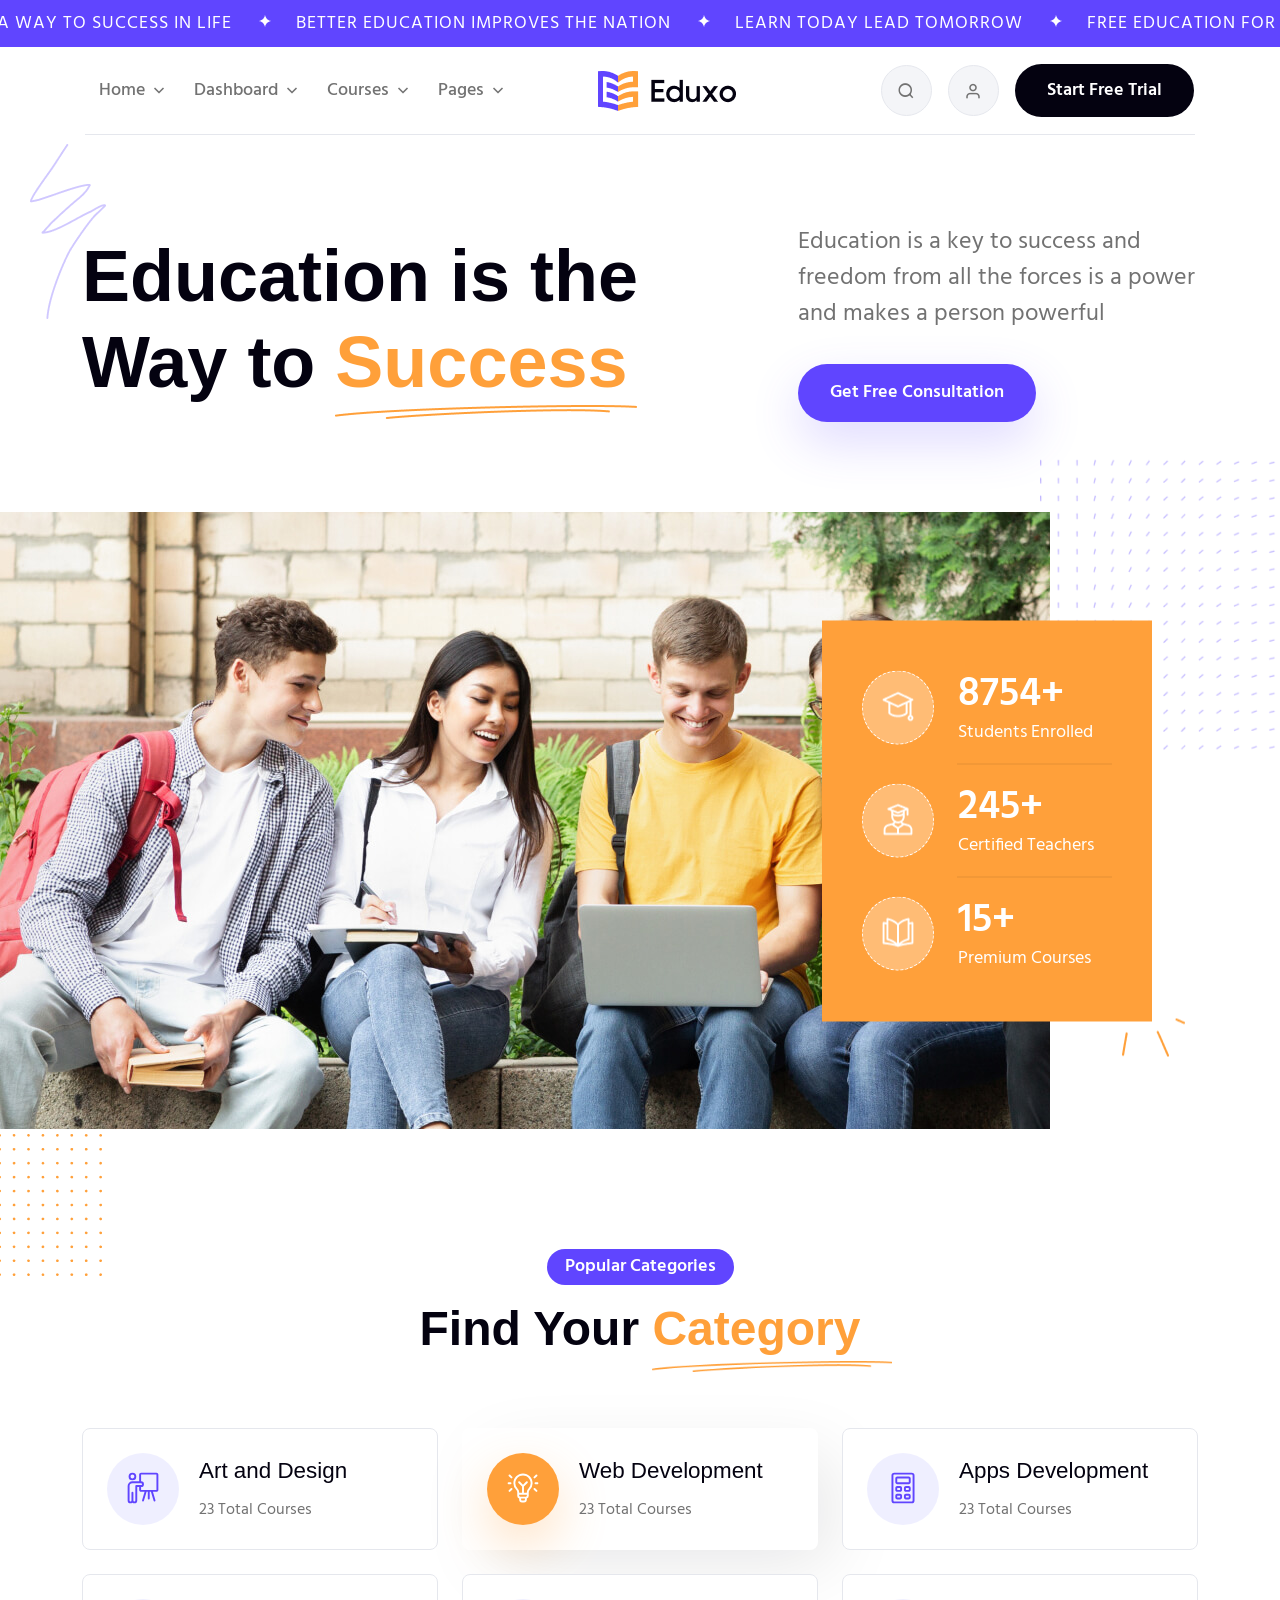
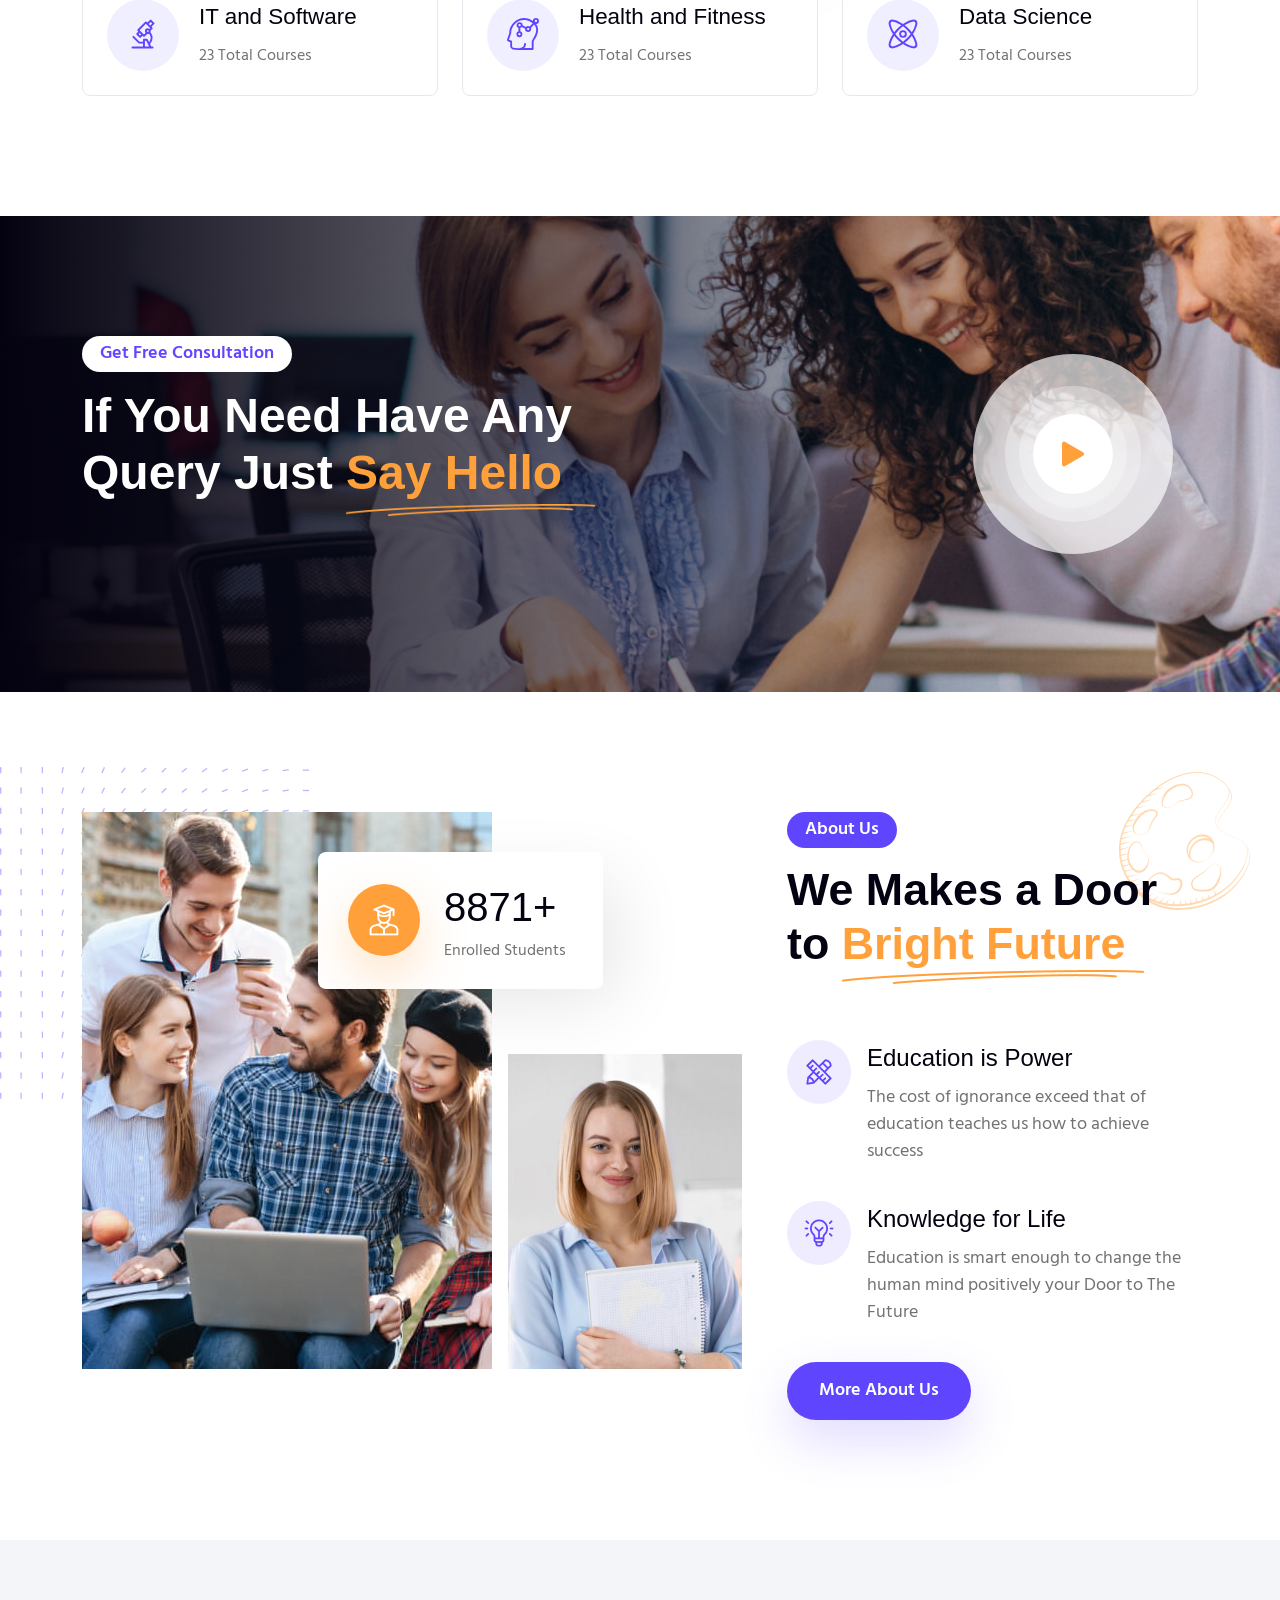
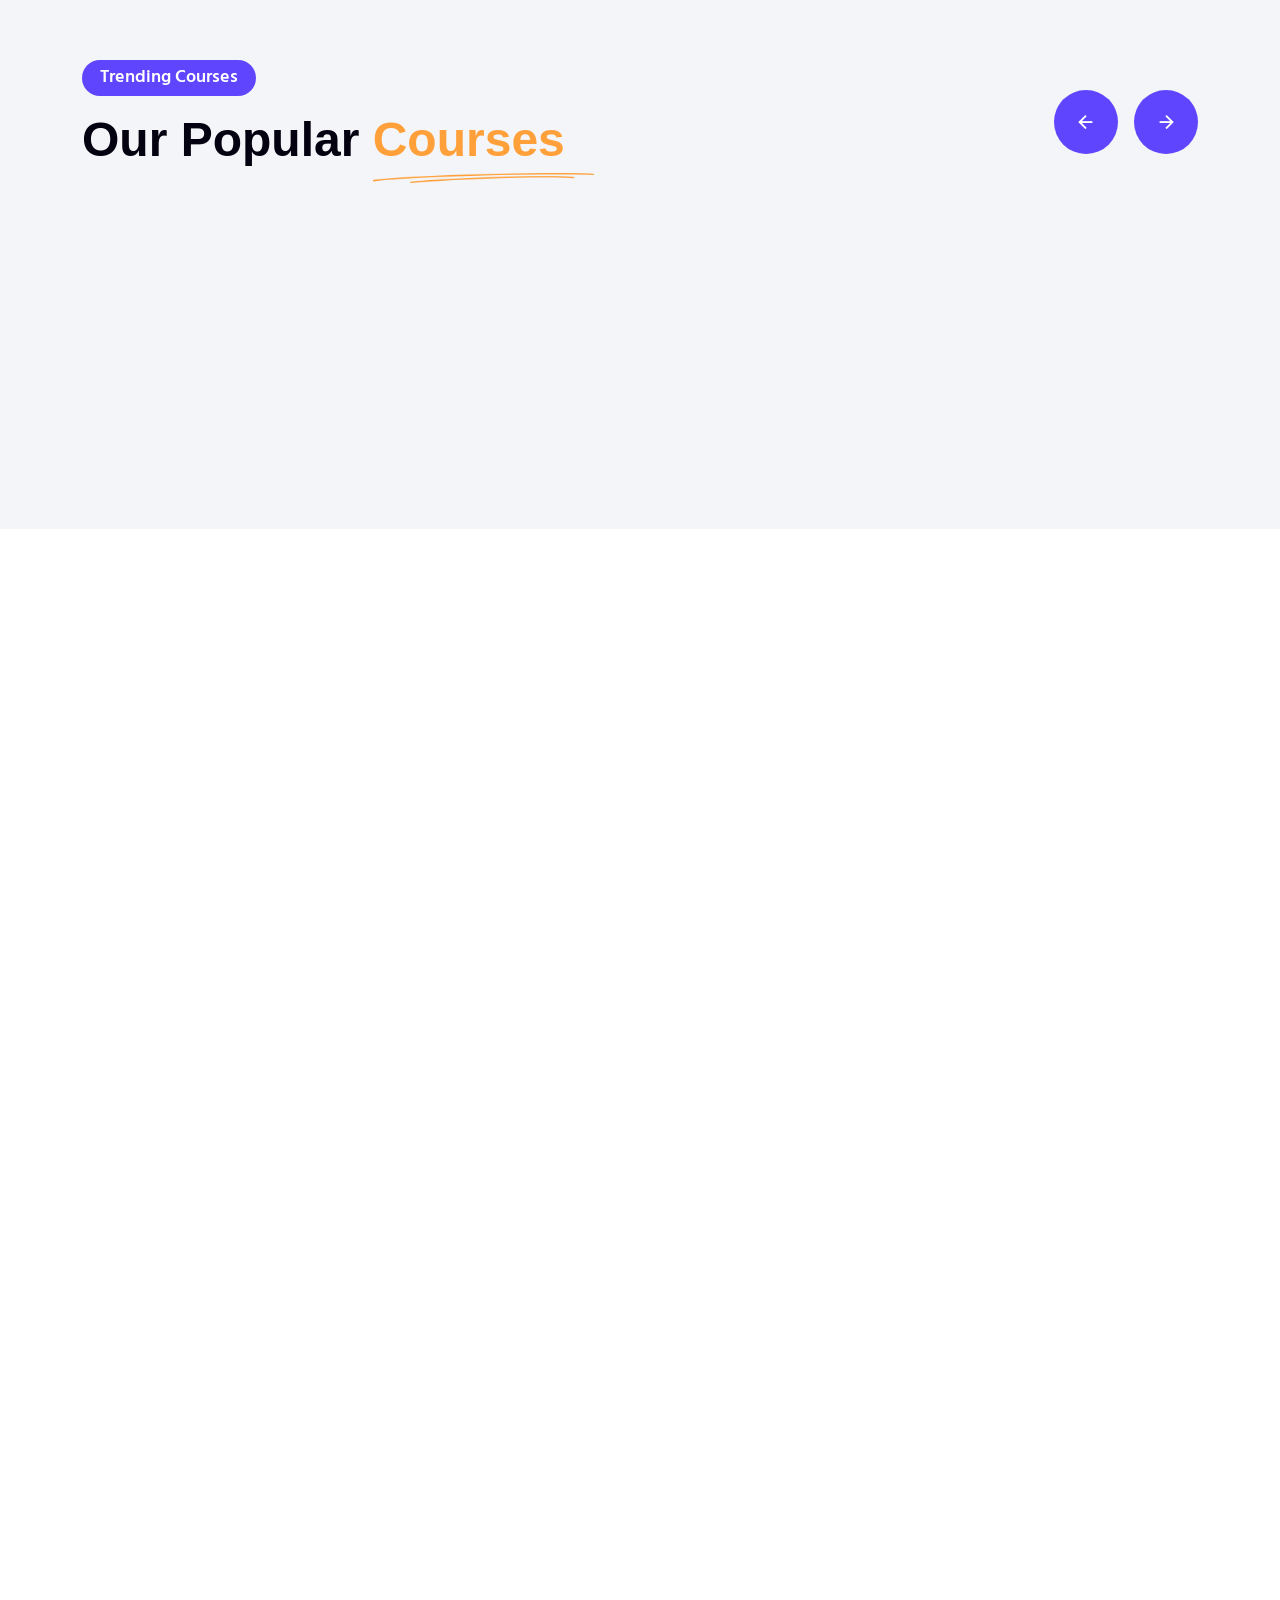
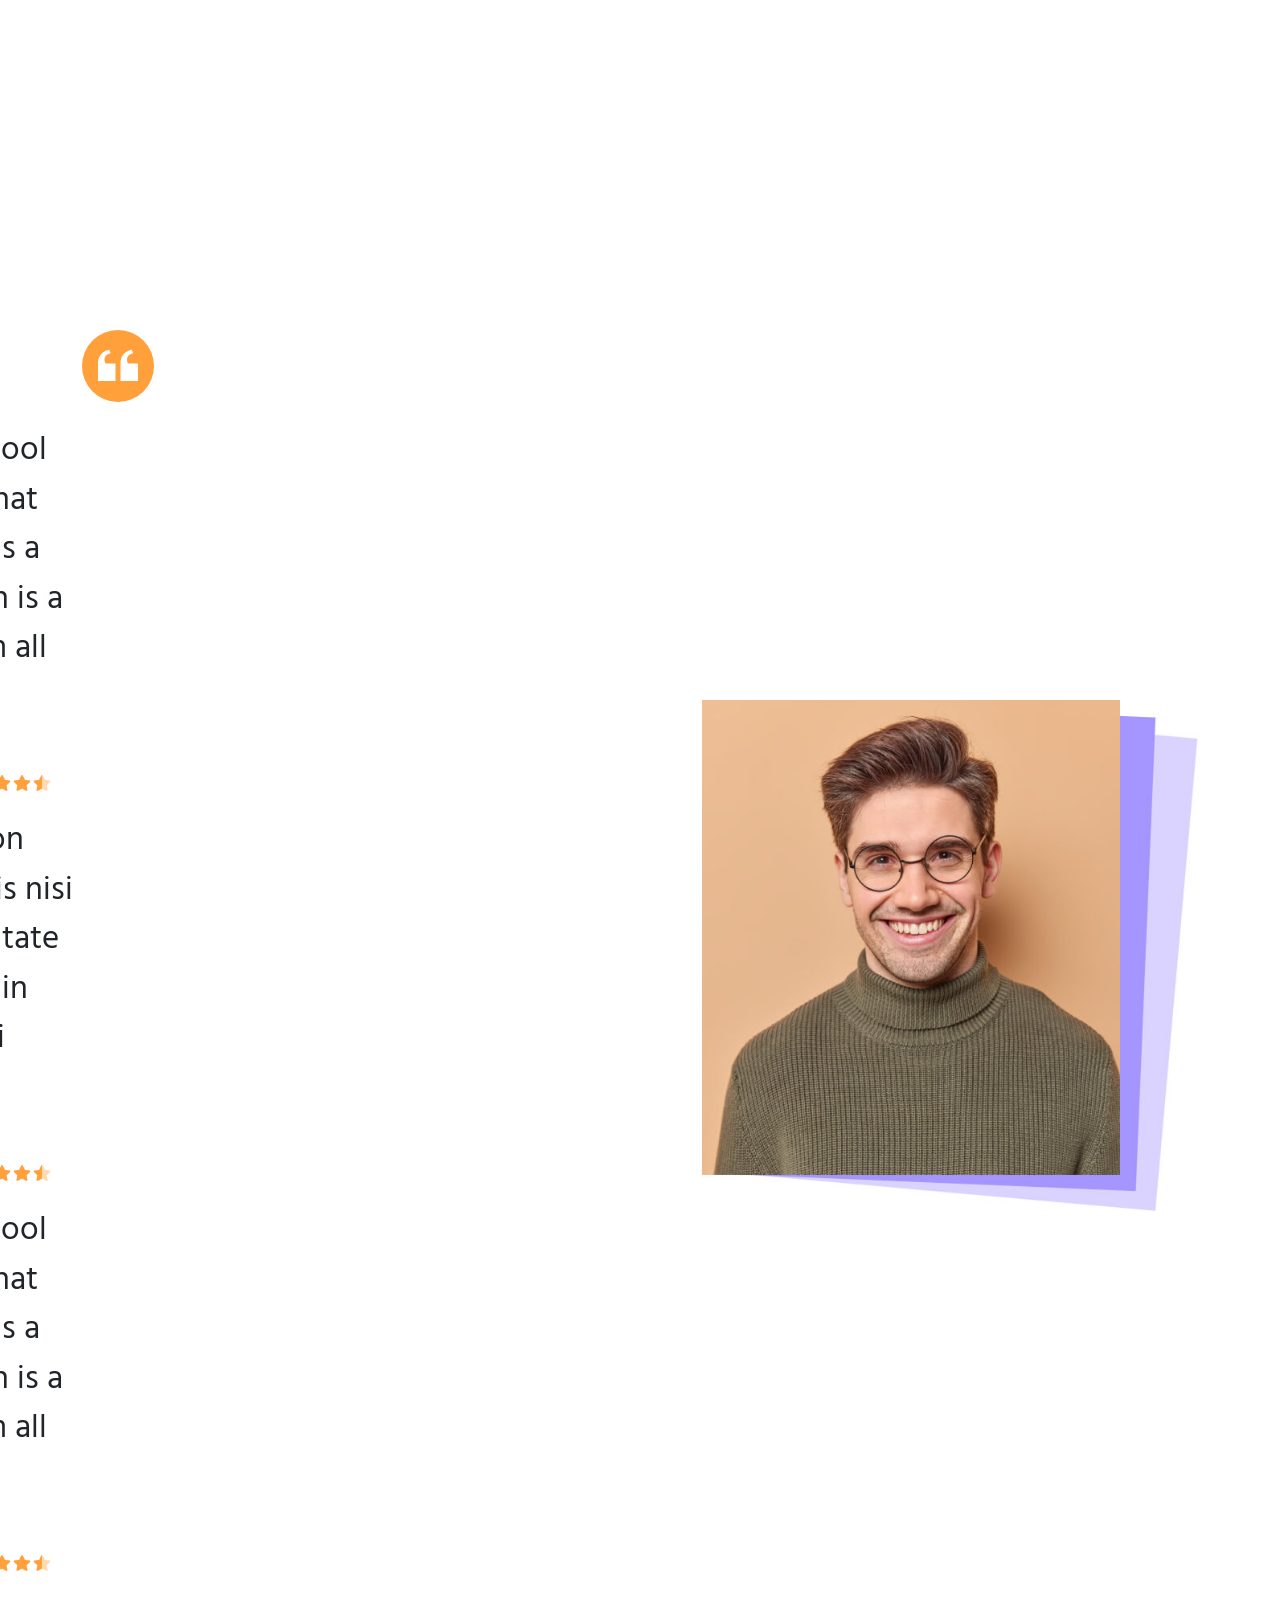
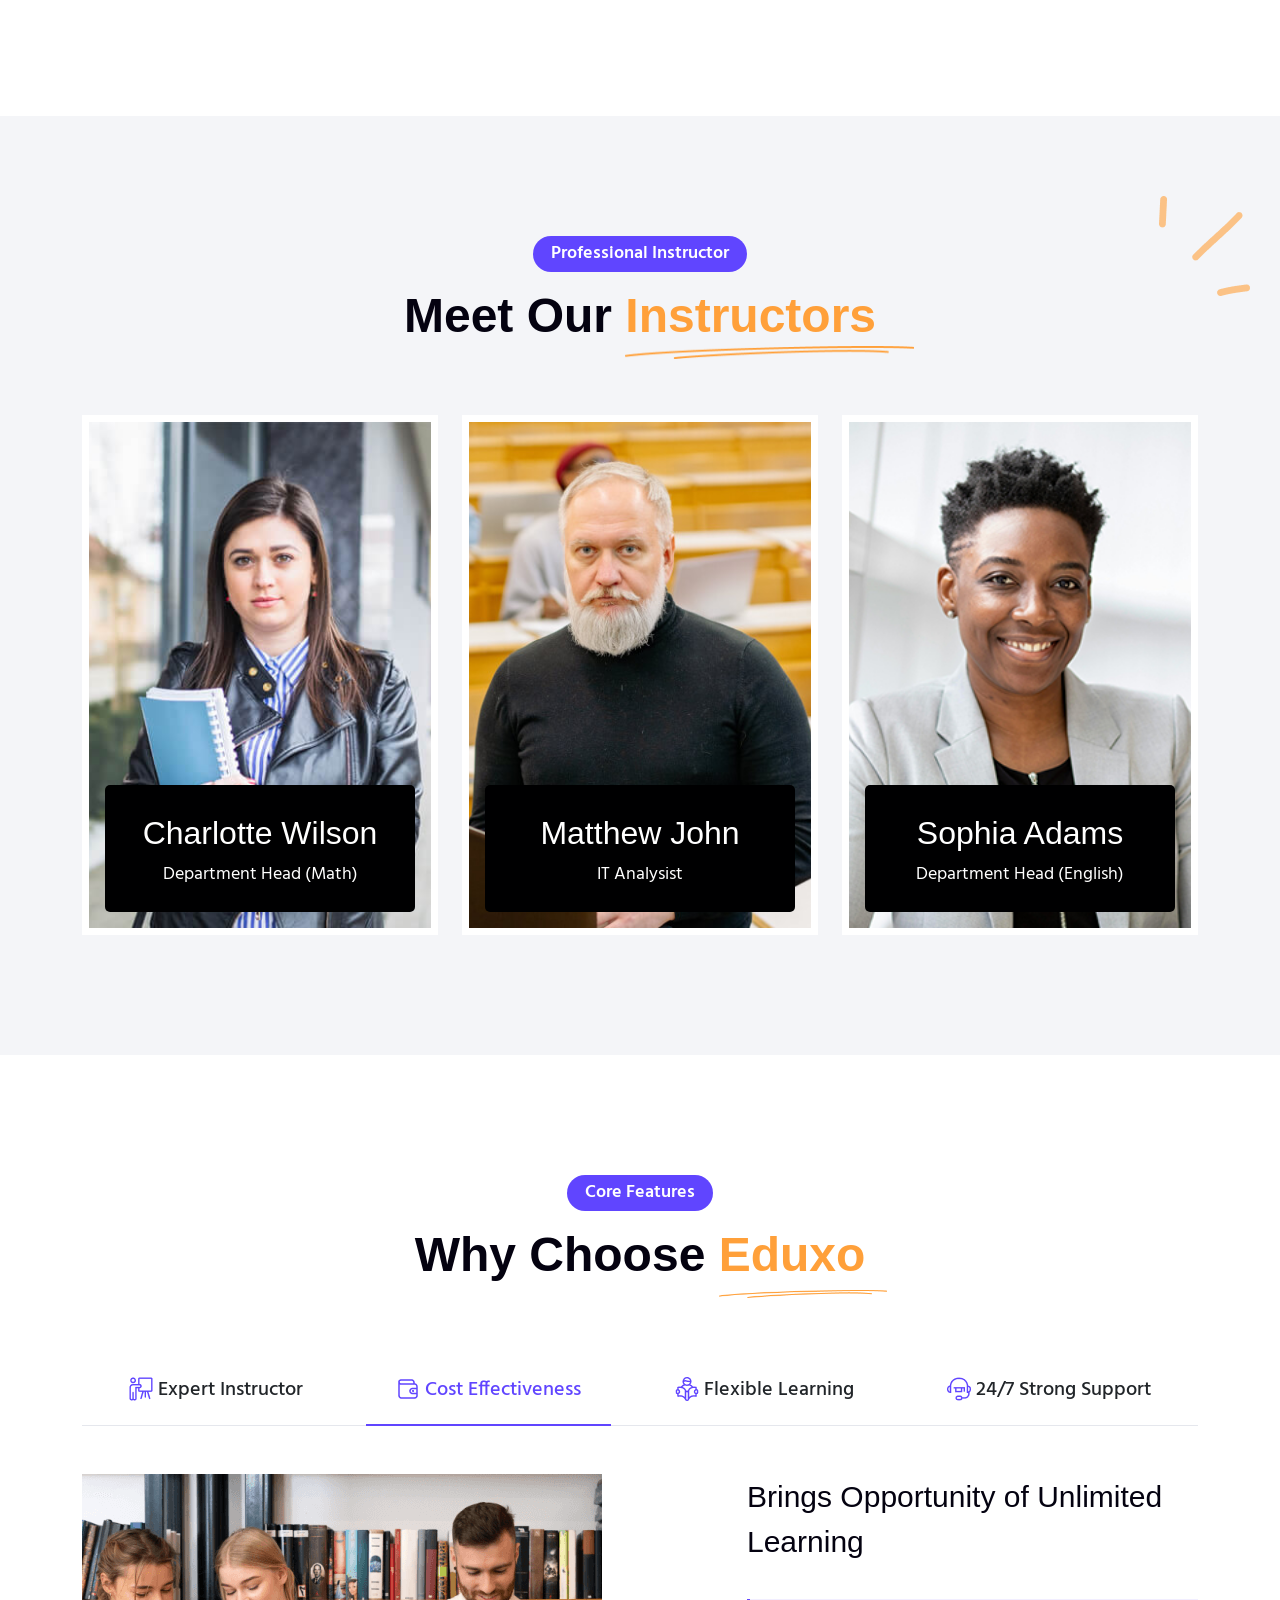
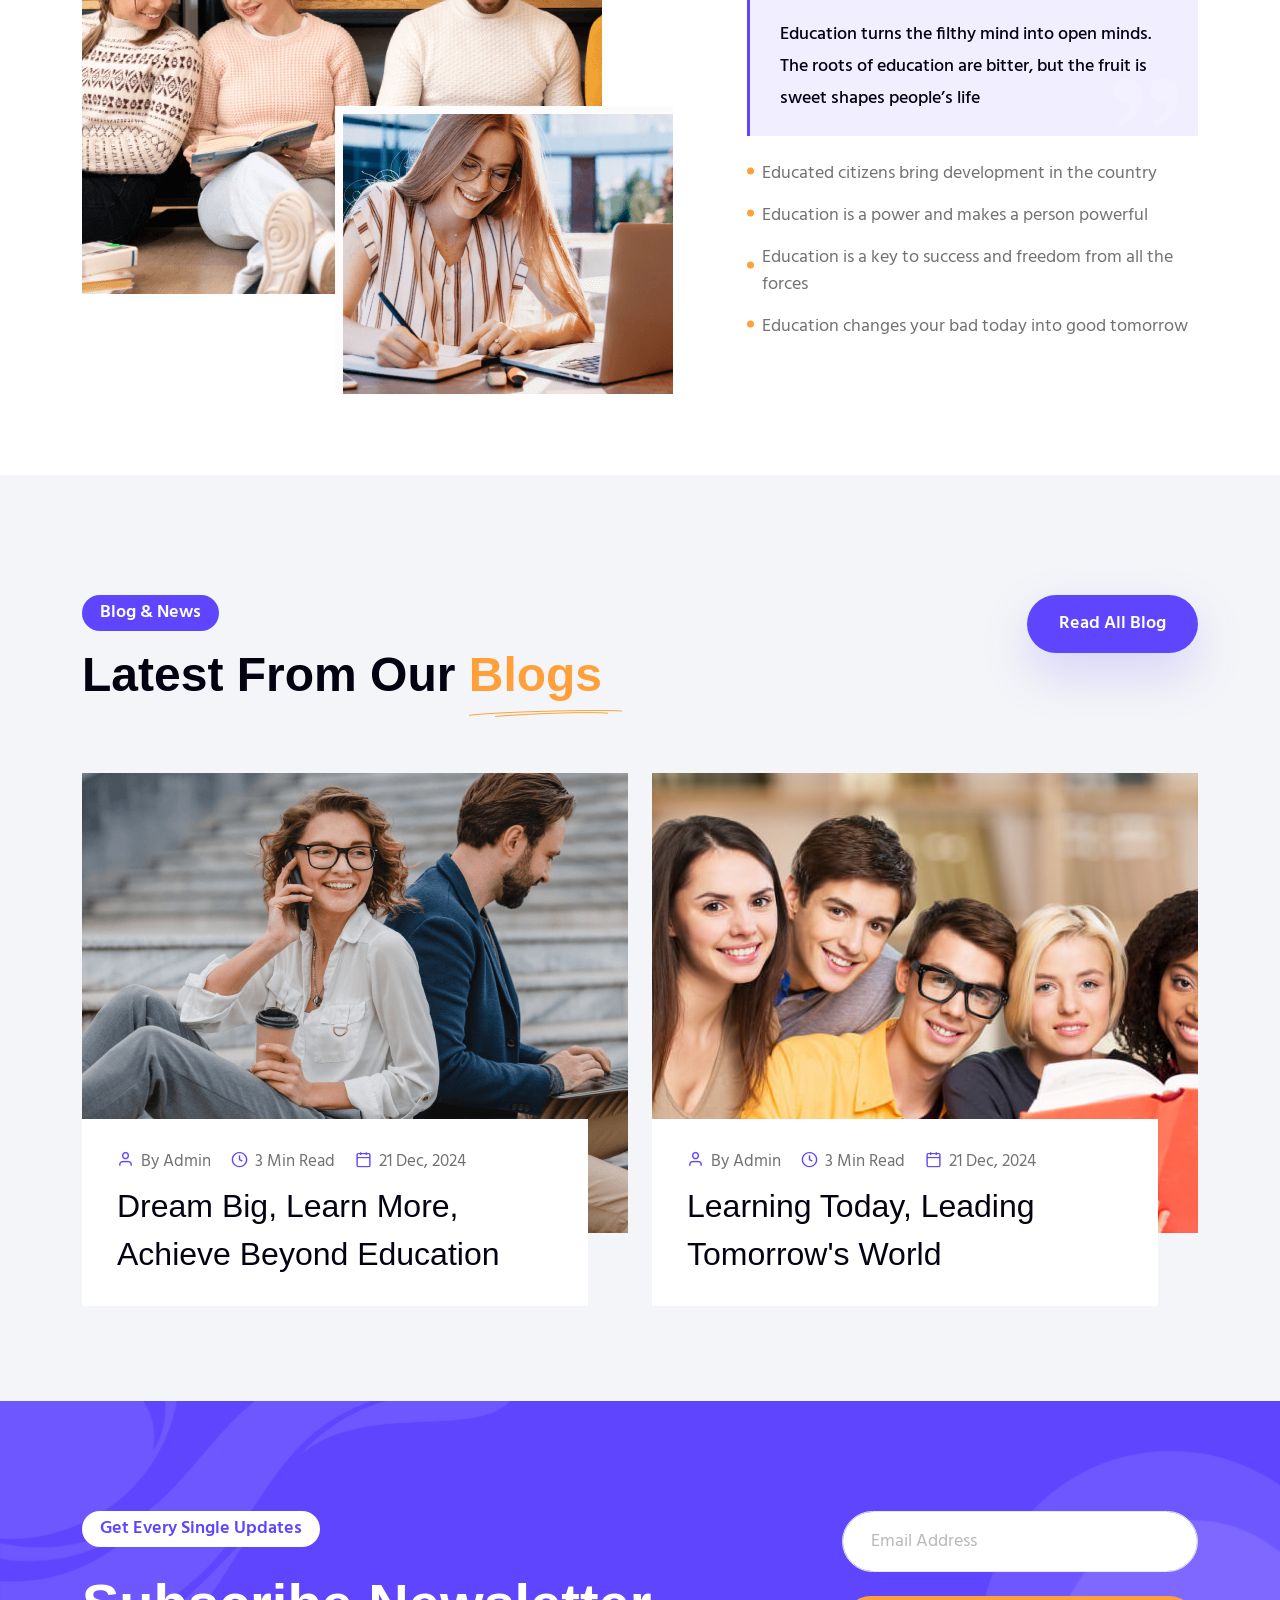
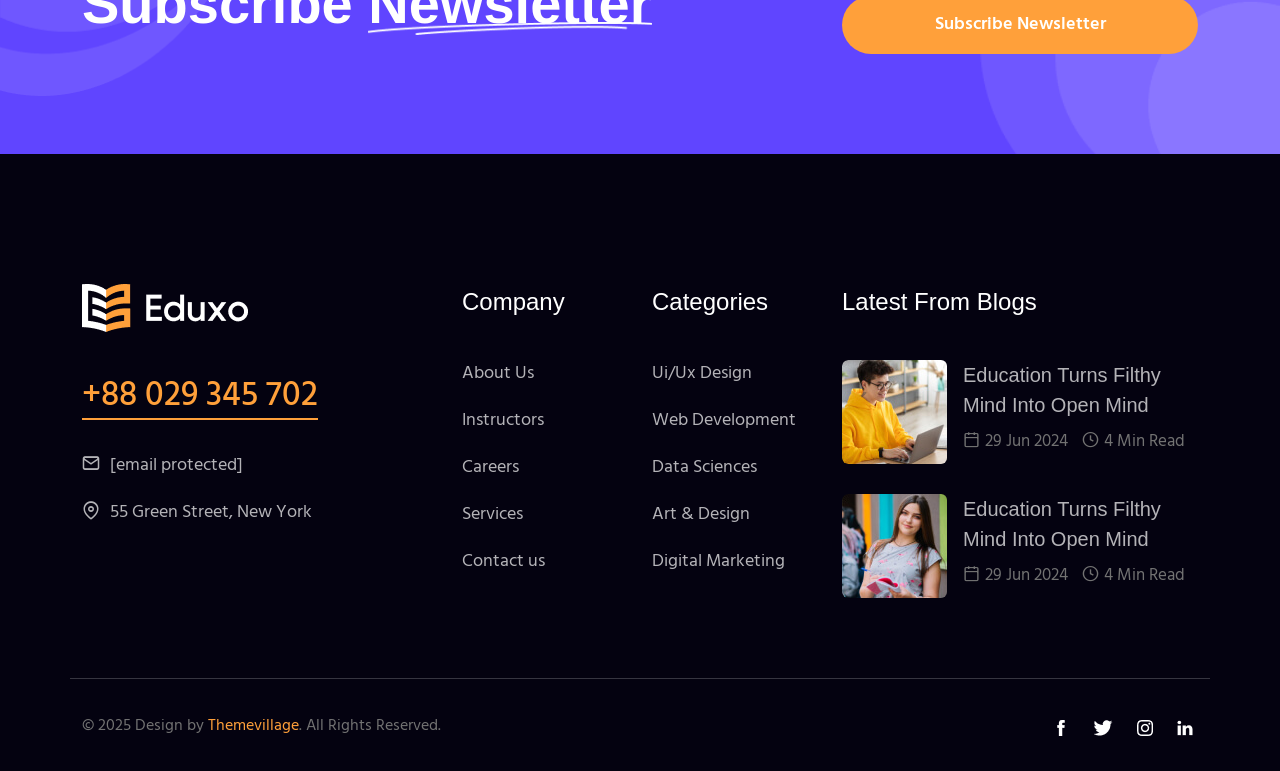
==== index.html @ f3f0e1ea "WEBSITE UPLOAD" ====
<!DOCTYPE html>
<html lang="zxx">


<head>
  <meta charset="utf-8" />
  <meta http-equiv="x-ua-compatible" content="ie=edge" />
  <meta name="viewport" content="width=device-width, initial-scale=1, shrink-to-fit=no" />
  <meta name="description"
    content="An ideal tempalte for online education, e-Learning, Course School, Online School, Kindergarten, Classic LMS, University, Language Academy, Coaching, Online Course, Single Course, and Course marketplace." />
  <meta name="keywords"
    content="bootstrap 5, online course, education, creative, gulp, business, minimal, modern, course, one page, responsive, saas, e-Learning, seo, startup, html5, site template" />
  <meta name="author" content="theme-village" />
  <title>Eduxo - Online Courses and Education HTML5 Template</title>
  <link rel="apple-touch-icon" href="images/favicon.png" />
  <link rel="shortcut icon" href="images/favicon.ico" />
  <link rel="stylesheet" href="css/feather.css" />
  <link rel="stylesheet" href="css/nice-select2.css" />
  <link href="css/glightbox.min.css" rel="stylesheet" />
  <link rel="stylesheet" href="css/swiper-bundle.min.css" />
  <!-- Style css -->
  <link rel="stylesheet" href="css/style.css" />

  <!--[if lt IE 9]>
      <script src="https://oss.maxcdn.com/html5shiv/3.7.2/html5shiv.min.js"></script>
      <script src="https://oss.maxcdn.com/respond/1.4.2/respond.min.js"></script>
    <![endif]-->
</head>

<body>
  <!-- Preloader -->
  <div id="preloader">
    <div class="preloader">
      <span></span>
      <span></span>
    </div>
  </div>

  <header class="header header-1">
    <div class="sticky-height"></div>
    <div class="header-top bg-primary text-info text-uppercase">
      <div class="marquee">
        <p>
          <span>Start Education is a Way to Success in Life</span>
          <span>Better Education Improves The Nation</span>
          <span>Learn Today Lead Tomorrow</span>
          <span>Free education for all</span>
          <span>Education is a key to the door of all the dreams</span>
          <span>Education is a Way to Success in Life</span>
          <span>Better Education Improves The Nation</span>
          <span>Learn Today Lead Tomorrow</span>
          <span>Free education for all</span>
          <span>Education is a key to the door of all the dreams</span>
        </p>
      </div>
    </div>
    <div class="search-popup offcanvas offcanvas-top" id="offcanvas-search" data-bs-scroll="true">
      <div class="container d-flex flex-row py-5 align-items-center position-relative">
        <button type="button" class="btn-close bg-primary rounded-5" data-bs-dismiss="offcanvas"
          aria-label="Close"></button>
        <div class="col-lg-9 mx-auto">
          <form class="search-form w-100 mb-5">
            <input id="search-form" type="text" class="form-control shadow-1"
              placeholder="Type keyword and hit enter" />
          </form>
          <div class="product-wrap d-none d-sm-block">
            <h6>Our Best Selling Courses</h6>
            <div class="row mt-3">
              <div class="col-sm-4">
                <div class="course-entry-3 card rounded-2 border shadow-1">
                  <div class="card-media position-relative">
                    <a href="single-course.html"><img class="card-img-top" src="images/course1.jpg" alt="Course" /></a>
                  </div>
                  <div class="card-body p-3">
                    <div class="d-flex justify-content-between align-items-center small">
                      <div class="d-flex align-items-center small">
                        <div class="ratings me-2">
                          <a href="#"><img src="images/icons/star.png" alt="" /></a>
                          <a href="#"><img src="images/icons/star.png" alt="" /></a>
                          <a href="#"><img src="images/icons/star.png" alt="" /></a>
                          <a href="#"><img src="images/icons/star.png" alt="" /></a>
                          <a href="#"><img src="images/icons/star.png" alt="" /></a>
                        </div>
                        <span class="rating-count">(15)</span>
                      </div>
                    </div>
                    <h3 class="display-6 mt-1">
                      <a href="single-course.html">Python Bootcamp Canada</a>
                    </h3>
                    <span class="fw-bold">$75.00</span>
                  </div>
                </div>
              </div>
              <div class="col-sm-4">
                <div class="course-entry-3 card rounded-2 border shadow-1">
                  <div class="card-media position-relative">
                    <a href="single-course.html"><img class="card-img-top" src="images/course2.jpg" alt="Course" /></a>
                  </div>
                  <div class="card-body p-3">
                    <div class="d-flex justify-content-between align-items-center small">
                      <div class="d-flex align-items-center small">
                        <div class="ratings me-2">
                          <a href="#"><img src="images/icons/star.png" alt="" /></a>
                          <a href="#"><img src="images/icons/star.png" alt="" /></a>
                          <a href="#"><img src="images/icons/star.png" alt="" /></a>
                          <a href="#"><img src="images/icons/star.png" alt="" /></a>
                          <a href="#"><img src="images/icons/star.png" alt="" /></a>
                        </div>
                        <span class="rating-count">(5)</span>
                      </div>
                    </div>
                    <h3 class="display-6 mt-1">
                      <a href="single-course.html">Building wealth & security</a>
                    </h3>
                    <span class="fw-bold">$75.00</span>
                  </div>
                </div>
              </div>
              <div class="col-sm-4">
                <div class="course-entry-3 card rounded-2 border shadow-1">
                  <div class="card-media position-relative">
                    <a href="single-course.html"><img class="card-img-top" src="images/course3.jpg" alt="Course" /></a>
                  </div>
                  <div class="card-body p-3">
                    <div class="d-flex justify-content-between align-items-center small">
                      <div class="d-flex align-items-center small">
                        <div class="ratings me-2">
                          <a href="#"><img src="images/icons/star.png" alt="" /></a>
                          <a href="#"><img src="images/icons/star.png" alt="" /></a>
                          <a href="#"><img src="images/icons/star.png" alt="" /></a>
                          <a href="#"><img src="images/icons/star.png" alt="" /></a>
                          <a href="#"><img src="images/icons/star.png" alt="" /></a>
                        </div>
                        <span class="rating-count">(09)</span>
                      </div>
                    </div>
                    <h3 class="display-6 mt-1">
                      <a href="single-course.html">Python Bootcamp Canada</a>
                    </h3>
                    <span class="fw-bold">$75.00</span>
                  </div>
                </div>
              </div>
            </div>
          </div>
        </div>
      </div>
    </div>
    <div class="header-nav-wrapper header-sticky">
      <nav class="navbar nav-center navbar-expand-xl">
        <div class="container navbar-line px-3">
          <a class="navbar-brand d-xl-none" href="index.html"><img src="images/logo.png" alt="Logo" /></a>

          <div class="header-actions position-relative order-xl-2 d-flex align-items-center justify-content-between">
            <a class="text-reset icon rounded-5 bg-shade" href="#" data-bs-toggle="offcanvas"
              data-bs-target="#offcanvas-search"><i class="feather-icon icon-search"></i></a>
            <a class="text-reset icon rounded-5 bg-shade" data-bs-toggle="collapse" href="#collapseAdminMenu"
              role="button" aria-expanded="false" aria-controls="collapseAdminMenu">
              <i class="feather-icon icon-user"></i>
            </a>
            <div class="admin-menu pt-3 bg-white collapse" id="collapseAdminMenu">
              <div class="d-flex avatar border-bottom pb-3">
                <img class="img-fluid border rounded-circle" src="images/ava-sm1.jpg" width="50" alt="avatar" />
                <div class="grettings ps-3">
                  <h6 class="mb-0">Jack Carey</h6>
                  <small>Founder</small>
                </div>
              </div>

              <nav class="dashboard-nav mt-1">
                <ul class="list-unstyled nav">
                  <li>
                    <a class="nav-link" href="instructor-dashboard.html"><i
                        class="feather-icon icon-home"></i><span>Dashboard</span></a>
                  </li>
                  <li>
                    <a class="nav-link" href="instructor-profile.html"><i class="feather-icon icon-user"></i><span>My
                        Profile</span></a>
                  </li>
                  <li>
                    <a class="nav-link" href="instructor-enrolled-courses.html"><i
                        class="feather-icon icon-book-open"></i><span>Enrolled Courses</span></a>
                  </li>
                  <li>
                    <a class="nav-link" href="instructor-wishlist.html"><i
                        class="feather-icon icon-gift"></i><span>Wishlist</span></a>
                  </li>

                  <li>
                    <a class="nav-link" href="instructor-reviews.html"><i
                        class="feather-icon icon-star"></i><span>Reviews</span></a>
                  </li>

                  <li>
                    <a class="nav-link" href="instructor-my-quiz-attempts.html"><i
                        class="feather-icon icon-box"></i><span>My Quiz Attempts</span></a>
                  </li>
                  <li>
                    <a class="nav-link" href="instructor-order-history.html"><i
                        class="feather-icon icon-shopping-bag"></i><span>Order History</span></a>
                  </li>
                  <li class="border-bottom"></li>
                  <li>
                    <a class="nav-link active" href="instructor-courses.html"><i
                        class="feather-icon icon-book"></i><span>My Courses</span></a>
                  </li>
                  <li>
                    <a class="nav-link" href="instructor-assignments.html"><i
                        class="feather-icon icon-briefcase"></i><span>Assignments</span></a>
                  </li>
                  <li>
                    <a class="nav-link" href="instructor-quiz-attemps.html"><i
                        class="feather-icon icon-cpu"></i><span>Quiz Attempts</span></a>
                  </li>
                  <li>
                    <a class="nav-link" href="instructor-announcements.html"><i
                        class="feather-icon icon-bell"></i><span>Announcements</span></a>
                  </li>
                  <li class="border-bottom"></li>
                  <li>
                    <a class="nav-link" href="instructor-settings.html"><i
                        class="feather-icon icon-settings"></i><span>Settings</span></a>
                  </li>
                  <li>
                    <a class="nav-link" href="index.html"><i
                        class="feather-icon icon-log-out"></i><span>Logout</span></a>
                  </li>
                </ul>
              </nav>
            </div>
            <a href="contact.html" class="btn btn-dark d-none d-md-block shadow-none border-0 rounded-5">Start Free
              Trial</a>
          </div>
          <button class="navbar-toggler offcanvas-nav-btn" type="button">
            <span class="feather-icon icon-menu"></span>
          </button>
          <div class="offcanvas offcanvas-start offcanvas-nav">
            <div class="offcanvas-header">
              <a href="index.html" class="text-inverse"><img src="images/logo.png" alt="logo" /></a>
              <button type="button" class="btn-close bg-primary" data-bs-dismiss="offcanvas"
                aria-label="Close"></button>
            </div>
            <div class="offcanvas-body pt-0 align-items-center justify-content-between">
              <ul class="navbar-nav align-items-lg-center">
                <li class="nav-item dropdown">
                  <a class="nav-link dropdown-toggle" href="#" role="button" data-bs-toggle="dropdown"
                    aria-expanded="false">Home</a>
                  <ul class="dropdown-menu">
                    <li><a class="dropdown-item" href="index.html">Home 1</a></li>
                    <li><a class="dropdown-item" href="index-2.html">Home 2</a></li>
                    <li>
                      <a class="dropdown-item" href="index-3.html">Home 3
                        <span class="badge bg-primary ms-2">New</span>
                      </a>
                    </li>
                  </ul>
                </li>

                <li class="nav-item dropdown">
                  <a class="nav-link dropdown-toggle" href="#" role="button" data-bs-toggle="dropdown"
                    aria-expanded="false">Dashboard</a>
                  <ul class="dropdown-menu">
                    <li class="dropdown-submenu dropend">
                      <a class="dropdown-item dropdown-toggle" href="#">Instructor Dashboard</a>
                      <ul class="dropdown-menu">
                        <li class="dropdown-header">Instructor</li>
                        <li>
                          <a class="dropdown-item" href="instructor-dashboard.html">Dashbaord</a>
                          <a class="dropdown-item" href="instructor-profile.html">Profile</a>
                          <a class="dropdown-item" href="instructor-enrolled-courses.html">Enrolled Courses</a>
                          <a class="dropdown-item" href="instructor-wishlist.html">Wishlist</a>
                          <a class="dropdown-item" href="instructor-reviews.html">Reviews</a>
                          <a class="dropdown-item" href="instructor-my-quiz-attempts.html">My Quiz Attempts</a>
                          <a class="dropdown-item" href="instructor-order-history.html">Order History</a>
                          <a class="dropdown-item" href="instructor-courses.html">My Course</a>
                          <a class="dropdown-item" href="instructor-announcements.html">Announcements</a>
                          <a class="dropdown-item" href="instructor-quiz-attemps.html">Quiz Attempts</a>
                          <a class="dropdown-item" href="instructor-assignments.html">Assignments</a>
                          <a class="dropdown-item" href="instructor-settings.html">Settings</a>
                        </li>
                      </ul>
                    </li>
                    <li class="dropdown-submenu dropend">
                      <a class="dropdown-item dropdown-toggle" href="#">Student Dashboard</a>
                      <ul class="dropdown-menu">
                        <li class="dropdown-header">Student</li>
                        <li>
                          <a class="dropdown-item" href="student-dashboard.html">Dashbaord</a>
                          <a class="dropdown-item" href="student-profile.html">Profile</a>
                          <a class="dropdown-item" href="student-enrolled-courses.html">Enrolled Courses</a>
                          <a class="dropdown-item" href="student-wishlist.html">Wishlist</a>
                          <a class="dropdown-item" href="student-reviews.html">Reviews</a>
                          <a class="dropdown-item" href="student-order-history.html">Order History</a>
                          <a class="dropdown-item" href="student-my-quiz-attempts.html">My Quiz Attempts</a>
                          <a class="dropdown-item" href="student-settings.html">Settings</a>
                        </li>
                      </ul>
                    </li>
                  </ul>
                </li>
                <li class="nav-item dropdown">
                  <a class="nav-link dropdown-toggle" href="#" role="button" data-bs-toggle="dropdown"
                    aria-expanded="false">Courses</a>
                  <ul class="dropdown-menu">
                    <li><a class="dropdown-item" href="courses.html">All Courses</a></li>
                    <li><a class="dropdown-item" href="courses-list.html">Courses List</a></li>
                    <li class="dropdown-submenu dropend">
                      <a class="dropdown-item dropdown-toggle" href="#">Course Details</a>
                      <ul class="dropdown-menu">
                        <li class="dropdown-header">Single Course</li>
                        <li>
                          <a class="dropdown-item" href="single-course.html">Course Details 01</a>
                          <a class="dropdown-item" href="single-course-2.html">Course Details 02</a>
                        </li>
                      </ul>
                    </li>
                    <li><a class="dropdown-item" href="lesson.html">Course Lesson</a></li>
                  </ul>
                </li>
                <li class="nav-item dropdown dropdown-fullwidth">
                  <a class="nav-link dropdown-toggle" href="#" role="button" data-bs-toggle="dropdown"
                    aria-expanded="false">Pages</a>
                  <div class="dropdown-menu">
                    <div class="row row-cols-xl-4 row-cols-1">
                      <div class="col">
                        <div>
                          <div>
                            <div class="dropdown-header">Get Started</div>
                            <a class="dropdown-item" href="about.html">About Us</a>
                            <a class="dropdown-item" href="event-grid.html">Event Grid</a>
                            <a class="dropdown-item" href="event-list.html">Event List</a>
                            <a class="dropdown-item" href="event-sidebar.html">Event Sidebar</a>
                            <a class="dropdown-item" href="single-event.html">Event Details</a>
                            <a class="dropdown-item" href="pricing.html">Pricing Plan</a>
                            <a class="dropdown-item" href="admission-guide.html">Admision Guide</a>
                          </div>
                        </div>
                      </div>
                      <div class="col">
                        <div>
                          <div class="dropdown-header">Get Started</div>
                          <a class="dropdown-item" href="contact.html">Contact Us</a>
                          <a class="dropdown-item" href="instructors.html">Instructors</a>
                          <a class="dropdown-item" href="profile.html">Profile</a>
                          <a class="dropdown-item" href="become-instructor.html">Become a instructor</a>
                          <a class="dropdown-item" href="faq.html">FAQ</a>
                          <a class="dropdown-item" href="404.html">404 error</a>
                          <a class="dropdown-item" href="comming-soon.html">Maintenance</a>
                        </div>
                      </div>
                      <div class="col">
                        <div class="mt-3 mt-lg-0">
                          <div>
                            <div class="dropdown-header">Shop Pages</div>
                            <a class="dropdown-item" href="shop.html">Shop</a>
                            <a class="dropdown-item" href="single-product.html">Single Product</a>
                            <a class="dropdown-item" href="cart.html">Cart</a>
                            <a class="dropdown-item" href="checkout.html">Checkout</a>
                            <a class="dropdown-item" href="my-account.html">My Account</a>
                            <a class="dropdown-item" href="login.html">Login</a>
                            <a class="dropdown-item" href="signup.html">Register</a>
                          </div>
                        </div>
                      </div>
                      <div class="col">
                        <div class="mt-3 mt-lg-0">
                          <a href="login.html" class="banner-ads d-flex justify-content-between">
                            <div class="b-content">
                              <h5>Online Learning Platform</h5>
                              <span class="badge-lg bg-primary text-small mt-2">All Courses</span>
                            </div>
                            <img src="images/banner-ads.png" alt="" class="img-fluid banner-img" />
                          </a>
                        </div>
                      </div>
                    </div>
                  </div>
                </li>
              </ul>
              <a class="navbar-brand d-none d-xl-block m-0" href="index.html"><img src="images/logo.png"
                  alt="Logo" /></a>
            </div>
          </div>
        </div>
      </nav>
    </div>
  </header>
  <!-- Header End -->

  <!-- Banner Section Start -->
  <section class="banner-sec position-relative overflow-hidden">
    <div class="container">
      <div class="row">
        <div class="col-lg-12">
          <div class="d-md-flex align-items-center banner-content">
            <div class="img-meta d-none d-md-block position-absolute">
              <img class="img-fluid updown" src="images/icons/shape1.png" alt="" />
            </div>
            <h1 class="display-1 fw-bold">Education is the Way to <span class="color">Success</span></h1>
            <div class="banner-info">
              <p class="display-5">Education is a key to success and freedom from all the forces is a power and makes a
                person powerful</p>
              <a href="#" class="btn btn-primary shadow mt-3 rounded-5">Get Free Consultation</a>
            </div>
          </div>
        </div>
      </div>
    </div>
    <div class="banner-bottom d-md-flex position-relative">
      <div class="banner-bg">
        <img src="images/banner.jpg" alt="Banner" />
      </div>
      <div class="banner-stat bg-secondary p-4">
        <div class="d-flex single-stat wow fadeInLeft" data-wow-delay="400ms">
          <div class="icon-lg rounded-circle">
            <img src="images/icons/graduation-cap.png" alt="graduate" />
          </div>
          <div class="stat-info text-info ms-4">
            <div class="display-3"><span data-purecounter-start="0" data-purecounter-end="8754"
                class="purecounter">0</span>+</div>
            <p>Students Enrolled</p>
          </div>
        </div>
        <div class="d-flex single-stat wow fadeInLeft" data-wow-delay="600ms">
          <div class="icon-lg rounded-circle">
            <img src="images/icons/graduate.png" alt="" />
          </div>
          <div class="stat-info text-info ms-4">
            <div class="display-3"><span data-purecounter-start="0" data-purecounter-end="245"
                class="purecounter">0</span>+</div>
            <p>Certified Teachers</p>
          </div>
        </div>
        <div class="d-flex single-stat wow fadeInLeft" data-wow-delay="800ms">
          <div class="icon-lg rounded-circle">
            <img src="images/icons/open-book.png" alt="" />
          </div>
          <div class="stat-info text-info ms-4">
            <div class="display-3"><span data-purecounter-start="0" data-purecounter-end="15"
                class="purecounter">0</span>+</div>
            <p>Premium Courses</p>
          </div>
        </div>
      </div>
    </div>
  </section>
  <!-- Banner Section End -->

  <!-- Categories Section Start -->
  <section class="categories-sec sec-padding position-relative">
    <div class="container">
      <img src="images/icons/dots1.png" alt="Dot 1" class="anim-img" />
      <div class="text-center sec-intro">
        <span class="badge-lg bg-primary rounded-5">Popular Categories</span>
        <h2 class="sec-title">Find Your <span class="color">Category</span></h2>
      </div>
      <div class="row g-4">
        <div class="col-lg-4 col-md-6">
          <a href="courses.html" class="category-entry d-flex bg-info p-3 p-xl-4 align-items-center">
            <span class="icon-lg rounded-circle">
              <svg xmlns="http://www.w3.org/2000/svg" width="32" height="32">
                <path
                  d="M5.44 8.32a3.844 3.844 0 0 0 3.84-3.84A3.844 3.844 0 0 0 5.44.64 3.844 3.844 0 0 0 1.6 4.48a3.844 3.844 0 0 0 3.84 3.84Zm0-5.76c1.059 0 1.92.861 1.92 1.92S6.5 6.4 5.44 6.4a1.922 1.922 0 0 1-1.92-1.92c0-1.059.861-1.92 1.92-1.92Zm24-1.92H14.08c-1.059 0-1.92.861-1.92 1.92v6.72H5.44a4.805 4.805 0 0 0-4.8 4.8v14.4a2.883 2.883 0 0 0 2.88 2.88 2.87 2.87 0 0 0 1.92-.735 2.87 2.87 0 0 0 1.92.735 2.883 2.883 0 0 0 2.88-2.88V15.04h1.92v2.88c0 1.059.861 1.92 1.92 1.92h3.51l-2.51 8.364a.96.96 0 1 0 1.84.551l2.674-8.915H20.8v6.72a.96.96 0 1 0 1.92 0v-6.72h1.206l2.675 8.915a.96.96 0 0 0 1.84-.55l-2.51-8.365h3.51c1.058 0 1.92-.861 1.92-1.92V2.56c0-1.059-.862-1.92-1.92-1.92ZM9.28 13.12a.96.96 0 0 0-.96.96v14.4a.961.961 0 0 1-1.92 0V20.8a.96.96 0 1 0-1.92 0v7.68a.961.961 0 0 1-1.92 0v-14.4a2.883 2.883 0 0 1 2.88-2.88h8.64a.961.961 0 0 1 0 1.92h-4.8Zm20.16 4.8H14.08v-2.88a2.883 2.883 0 0 0 2.88-2.88 2.883 2.883 0 0 0-2.88-2.88V2.56h15.36v15.36Z" />
              </svg>
            </span>
            <div class="cat-info">
              <h4 class="display-5">Art and Design</h4>
              <small>23 Total Courses</small>
            </div>
          </a>
        </div>
        <!-- Category Entry End -->
        <div class="col-lg-4 col-md-6">
          <a href="courses.html" class="category-entry active d-flex p-3 p-xl-4 align-items-center">
            <span class="icon-lg rounded-circle">
              <svg xmlns="http://www.w3.org/2000/svg" width="32" height="30">
                <path
                  d="M16 .6c-5.293 0-9.6 4.307-9.6 9.6a9.535 9.535 0 0 0 2.96 6.904c.559.539.88 1.294.88 2.07v3.506a2.854 2.854 0 0 0 1.92 2.705v1.135a2.883 2.883 0 0 0 2.88 2.88h1.92a2.883 2.883 0 0 0 2.88-2.88v-1.135a2.852 2.852 0 0 0 1.92-2.705c0-1.891.007-3.154.021-3.506 0-.771.318-1.52.872-2.055A9.518 9.518 0 0 0 25.6 10.2c0-5.293-4.306-9.6-9.6-9.6Zm.96 26.88h-1.92c-.53 0-.96-.43-.96-.96v-.96h3.84v.96c0 .53-.43.96-.96.96Zm2.599-4.121a.967.967 0 0 1-.679.281h-5.76a.967.967 0 0 1-.679-.281.968.968 0 0 1-.28-.679v-.96h7.68v.96c0 .253-.104.5-.282.679Zm1.761-7.622a4.773 4.773 0 0 0-1.458 3.397c-.005.126-.01.366-.012.666h-2.89v-6.323L20.52 9.92A.96.96 0 1 0 19.16 8.56l-3.16 3.162-3.162-3.162A.96.96 0 1 0 11.48 9.92l3.56 3.558V19.8h-2.88v-.626a4.83 4.83 0 0 0-1.474-3.459A7.51 7.51 0 0 1 8.32 10.2c0-4.234 3.446-7.68 7.68-7.68 4.235 0 7.68 3.446 7.68 7.68a7.619 7.619 0 0 1-2.36 5.537ZM1.6 11.16a.96.96 0 1 1 0-1.92h1.92a.96.96 0 1 1 0 1.92H1.6Zm29.76-.96c0 .53-.43.96-.96.96h-1.92a.96.96 0 1 1 0-1.92h1.92c.53 0 .96.43.96.96ZM5.16 3.761A.96.96 0 1 1 3.8 5.12l-1.92-1.92A.96.96 0 1 1 3.24 1.84l1.92 1.92ZM26.84 5.12a.96.96 0 0 1 0-1.358l1.92-1.92A.96.96 0 1 1 30.12 3.2l-1.92 1.92a.957.957 0 0 1-1.358 0ZM5.16 15.28a.96.96 0 0 1 0 1.358l-1.92 1.92a.957.957 0 0 1-1.358 0 .96.96 0 0 1 0-1.358l1.92-1.92a.96.96 0 0 1 1.358 0Zm24.96 1.92a.96.96 0 1 1-1.358 1.358l-1.92-1.92A.96.96 0 1 1 28.2 15.28l1.92 1.92Z" />
              </svg>
            </span>
            <div class="cat-info">
              <h4 class="display-5">Web Development</h4>
              <small>23 Total Courses</small>
            </div>
          </a>
        </div>
        <!-- Category Entry End -->
        <div class="col-lg-4 col-md-6">
          <a href="courses.html" class="category-entry d-flex bg-info p-3 p-xl-4 align-items-center">
            <span class="icon-lg rounded-circle">
              <svg xmlns="http://www.w3.org/2000/svg" width="24" height="32">
                <path
                  d="M20.64.64H3.36A2.883 2.883 0 0 0 .48 3.52v24.96a2.883 2.883 0 0 0 2.88 2.88h17.28a2.883 2.883 0 0 0 2.88-2.88V3.52A2.883 2.883 0 0 0 20.64.64Zm.96 27.84c0 .53-.43.96-.96.96H3.36c-.53 0-.96-.43-.96-.96V3.52c0-.53.43-.96.96-.96h17.28c.53 0 .96.43.96.96v24.96Zm-3.84-24H6.24c-1.059 0-1.92.861-1.92 1.92v3.84c0 1.059.861 1.92 1.92 1.92h11.52c1.059 0 1.92-.861 1.92-1.92V6.4c0-1.059-.861-1.92-1.92-1.92ZM6.24 10.24V6.4h11.52l.001 3.84H6.24Zm2.88 3.84H6.24c-1.059 0-1.92.861-1.92 1.92v1.92c0 1.059.861 1.92 1.92 1.92h2.88c1.059 0 1.92-.861 1.92-1.92V16c0-1.059-.861-1.92-1.92-1.92Zm0 3.84H6.24V16h2.88v1.92Zm8.64-3.84h-2.88c-1.059 0-1.92.861-1.92 1.92v1.92c0 1.059.861 1.92 1.92 1.92h2.88c1.059 0 1.92-.861 1.92-1.92V16c0-1.059-.861-1.92-1.92-1.92Zm0 3.84h-2.88V16h2.88v1.92Zm-8.64 3.84H6.24c-1.059 0-1.92.861-1.92 1.92v1.92c0 1.059.861 1.92 1.92 1.92h2.88c1.059 0 1.92-.861 1.92-1.92v-1.92c0-1.059-.861-1.92-1.92-1.92Zm0 3.84H6.24v-1.92h2.88v1.92Zm8.64-3.84h-2.88c-1.059 0-1.92.861-1.92 1.92v1.92c0 1.059.861 1.92 1.92 1.92h2.88c1.059 0 1.92-.861 1.92-1.92v-1.92c0-1.059-.861-1.92-1.92-1.92Zm0 3.84h-2.88v-1.92h2.88v1.92Z" />
              </svg>
            </span>
            <div class="cat-info">
              <h4 class="display-5">Apps Development</h4>
              <small>23 Total Courses</small>
            </div>
          </a>
        </div>
        <!-- Category Entry End -->
        <div class="col-lg-4 col-md-6">
          <a href="courses.html" class="category-entry d-flex bg-info p-3 p-xl-4 align-items-center">
            <span class="icon-lg rounded-circle">
              <svg xmlns="http://www.w3.org/2000/svg" width="24" height="30">
                <path
                  d="m23.239 3.761-2.88-2.88a.96.96 0 0 0-1.358 0L16.32 3.563l-.761-.762a.96.96 0 0 0-1.358 0l-7.68 7.68a.96.96 0 0 0 0 1.358l.762.761-1.722 1.721a.96.96 0 0 0 0 1.358l2.88 2.88a.957.957 0 0 0 1.358 0l1.721-1.722.761.762a.957.957 0 0 0 1.358 0l2.65-2.65A2.9 2.9 0 0 0 16.8 15c.506 0 .976-.143 1.39-.373a6.653 6.653 0 0 1 1.49 4.213 6.69 6.69 0 0 1-1.573 4.308L16.7 20.33a.96.96 0 0 0-.859-.53h-2.88a.96.96 0 0 0-.96.96v1.92H8.557L3.08 17.2A.96.96 0 1 0 1.72 18.56l5.76 5.76c.18.18.424.281.679.281H12v2.88H1.44a.96.96 0 1 0 0 1.92H21.6a.96.96 0 1 0 0-1.92h-1.327l-1.248-2.497A8.605 8.605 0 0 0 21.6 18.84a8.556 8.556 0 0 0-2.126-5.668c.13-.327.206-.68.206-1.052 0-.175-.022-.345-.052-.511l1.691-1.69a.96.96 0 0 0 0-1.358l-.762-.76 2.682-2.682a.96.96 0 0 0 0-1.358Zm-9.319 23.72v-5.76h1.327l2.88 5.76H13.92Zm-4.8-10.958L7.597 15l1.043-1.043 1.522 1.523-1.042 1.043Zm3.84-.96L8.557 11.16l6.323-6.322 4.402 4.402-.664.665A2.851 2.851 0 0 0 16.8 9.24a2.883 2.883 0 0 0-2.88 2.88c0 .693.256 1.32.665 1.818l-1.625 1.625Zm3.84-2.483a.961.961 0 0 1 0-1.92.961.961 0 0 1 0 1.92Zm2.4-6.637L17.677 4.92l2.003-2.002 1.523 1.522L19.2 6.443Z" />
              </svg>
            </span>
            <div class="cat-info">
              <h4 class="display-5">IT and Software</h4>
              <small>23 Total Courses</small>
            </div>
          </a>
        </div>
        <!-- Category Entry End -->
        <div class="col-lg-4 col-md-6">
          <a href="courses.html" class="category-entry d-flex bg-info p-3 p-xl-4 align-items-center">
            <span class="icon-lg rounded-circle">
              <svg xmlns="http://www.w3.org/2000/svg" width="32" height="32">
                <path
                  d="M31.956 3.005A3.005 3.005 0 0 0 28.957 0a3.005 3.005 0 0 0-2.999 3.005l.002.05a19.548 19.548 0 0 0-1.125-.736C22.262.758 19.594-.019 16.907.003c-2.38.022-4.77.7-6.915 1.962-4.637 2.73-7.755 7.889-7.6 12.565-.205.69-1.455 4.846-2.164 6.504-.27.633-.243 1.267.078 1.783.449.72 1.424 1.152 2.9 1.282v4.22A3.237 3.237 0 0 0 5.823 31.5l.137.026c1.883.351 3.453.474 4.729.474.76 0 1.414-.044 1.968-.108h13.007c.511 0 .928-.411.935-.922 0-.023.034-2.374.035-7.557.061-.274.56-1.117.963-1.797 1.24-2.092 3.112-5.253 3.426-8.73.23-2.561-.42-4.861-1.94-6.88a3.005 3.005 0 0 0 2.874-3.001Zm-2.798 9.713c-.276 3.055-2.019 5.997-3.172 7.945-.764 1.289-1.225 2.067-1.225 2.72 0 3.35-.014 5.517-.024 6.637h-7.423c1.118-1.044 1.685-2.46 1.685-4.206a.936.936 0 0 0-1.871 0c0 1.237-.365 2.172-1.115 2.86-.654.6-1.613 1.02-2.853 1.25-1.275.238-3.5.389-6.858-.238l-.13-.024a1.363 1.363 0 0 1-1.094-1.344v-4.564a1.5 1.5 0 0 0-1.417-1.498c-1.052-.057-1.598-.28-1.742-.404a.593.593 0 0 1 .03-.083c.755-1.766 2.009-5.94 2.253-6.758.048-.162.069-.33.062-.502-.073-1.896.537-4.024 1.718-5.99 1.21-2.017 2.972-3.772 4.96-4.941 2.343-1.38 7.139-3.17 12.922.34.692.42 1.313.857 1.87 1.31l-2.977 3.26a2.989 2.989 0 0 0-3.809.501l-3.385-1.625a3.005 3.005 0 0 0-2.994-3.178 3.005 3.005 0 0 0-1.106 5.797v3.355a3.005 3.005 0 0 0 .936 5.859 3.005 3.005 0 0 0 .936-5.859v-3.243a3.021 3.021 0 0 0 1.54-.986l3.297 1.582a3.005 3.005 0 0 0 2.98 3.337 3.005 3.005 0 0 0 2.801-4.076l3.137-3.434c1.6 1.8 2.28 3.851 2.068 6.2ZM21.152 9.89c.348 0 .66.16.867.41a.94.94 0 0 0 .08.11 1.132 1.132 0 0 1-.947 1.747 1.132 1.132 0 0 1-1.128-1.133c0-.625.506-1.134 1.128-1.134Zm-8.753 5.169c.622 0 1.128.508 1.128 1.133s-.506 1.134-1.128 1.134a1.132 1.132 0 0 1-1.128-1.134c0-.625.506-1.133 1.128-1.133Zm.17-6.735a1.132 1.132 0 0 1-1.128-1.133c0-.625.506-1.134 1.128-1.134a1.132 1.132 0 0 1 1.105 1.364 1.132 1.132 0 0 1-1.105.903Zm16.388-4.186a1.132 1.132 0 0 1-1.128-1.133c0-.625.506-1.134 1.128-1.134.622 0 1.128.509 1.128 1.134 0 .625-.506 1.133-1.128 1.133Z" />
              </svg>
            </span>
            <div class="cat-info">
              <h4 class="display-5">Health and Fitness</h4>
              <small>23 Total Courses</small>
            </div>
          </a>
        </div>
        <!-- Category Entry End -->
        <div class="col-lg-4 col-md-6">
          <a href="courses.html" class="category-entry d-flex bg-info p-3 p-xl-4 align-items-center">
            <span class="icon-lg rounded-circle">
              <svg xmlns="http://www.w3.org/2000/svg" width="30" height="30">
                <path
                  d="M24.985 15c3.75-5.62 4.377-10.192 4.408-10.44.004-.04.007-.08.007-.12A3.844 3.844 0 0 0 25.56.6c-.04 0-.08.002-.119.007-.25.031-4.82.658-10.44 4.408C9.38 1.265 4.807.638 4.558.607A.929.929 0 0 0 4.44.6 3.844 3.844 0 0 0 .6 4.44c0 .04.003.08.007.12.031.248.658 4.82 4.408 10.44C1.265 20.62.64 25.192.607 25.441a1.05 1.05 0 0 0-.007.12 3.844 3.844 0 0 0 3.84 3.84c.04 0 .08-.003.12-.008.248-.031 4.82-.658 10.44-4.408 5.62 3.75 10.192 4.377 10.441 4.408.04.005.08.007.12.007a3.844 3.844 0 0 0 3.84-3.84c0-.04-.004-.08-.008-.119-.032-.25-.659-4.82-4.408-10.44Zm.638-12.479a1.923 1.923 0 0 1 1.856 1.856c-.08.51-.763 4.276-3.703 8.935a36.515 36.515 0 0 0-3.297-3.79 36.478 36.478 0 0 0-3.79-3.298c4.659-2.94 8.424-3.623 8.934-3.703Zm-2.986 12.48a33.988 33.988 0 0 1-3.516 4.12 33.986 33.986 0 0 1-4.12 3.515 34.036 34.036 0 0 1-4.122-3.515 34.009 34.009 0 0 1-3.515-4.12 33.988 33.988 0 0 1 3.515-4.122A33.99 33.99 0 0 1 15 7.364a34.012 34.012 0 0 1 4.121 3.515A33.967 33.967 0 0 1 22.637 15ZM2.52 4.376a1.923 1.923 0 0 1 1.856-1.856c.51.08 4.276.763 8.934 3.703a36.479 36.479 0 0 0-3.79 3.297 36.523 36.523 0 0 0-3.297 3.79c-2.94-4.658-3.623-8.424-3.703-8.934ZM4.377 27.48a1.923 1.923 0 0 1-1.856-1.856c.08-.51.763-4.275 3.703-8.934a36.479 36.479 0 0 0 3.297 3.79 36.552 36.552 0 0 0 3.79 3.297c-4.659 2.94-8.424 3.623-8.934 3.703Zm21.246 0c-.51-.08-4.275-.763-8.934-3.703a36.478 36.478 0 0 0 3.79-3.297 36.514 36.514 0 0 0 3.297-3.79c2.94 4.659 3.623 8.424 3.703 8.934a1.922 1.922 0 0 1-1.856 1.856ZM15 11.16A3.844 3.844 0 0 0 11.16 15 3.844 3.844 0 0 0 15 18.84 3.844 3.844 0 0 0 18.84 15 3.844 3.844 0 0 0 15 11.16Zm0 5.76A1.922 1.922 0 0 1 13.08 15c0-1.059.861-1.92 1.92-1.92s1.92.861 1.92 1.92-.861 1.92-1.92 1.92Z" />
              </svg>
            </span>
            <div class="cat-info">
              <h4 class="display-5">Data Science</h4>
              <small>23 Total Courses</small>
            </div>
          </a>
        </div>
        <!-- Category Entry End -->
      </div>
    </div>
  </section>
  <!-- Categories Section End -->

  <!-- CTA Section Start -->
  <section class="cta-1 overly" style="background: url('images/cta-bg.jpg') no-repeat center center / cover">
    <div class="container">
      <div class="row align-items-center">
        <div class="col-sm-8 col-lg-7">
          <div class="consul-txt">
            <span class="badge-lg bg-info text-primary rounded-5">Get Free Consultation</span>
            <h2 class="sec-title text-info">If You Need Have Any Query Just <span class="color">Say Hello</span></h2>
          </div>
        </div>
        <div class="col-sm-4 col-lg-3 offset-lg-2">
          <div class="consul-video text-center">
            <div class="video-block position-relative">
              <div class="waves wave-1"></div>
              <div class="waves wave-2"></div>
              <div class="waves wave-3"></div>
              <a class="cover-video" href="https://www.youtube.com/watch?v=tUP5S4YdEJo"><img src="images/icons/play.png"
                  alt="" /></a>
            </div>
          </div>
        </div>
      </div>
    </div>
  </section>
  <!-- CTA Section End -->

  <!-- About Section Start -->
  <section class="about-sec sec-padding position-relative overflow-hidden">
    <div class="anim-img anim-right"><img src="images/icons/shape-plate.png"
        alt="" /></div>
    <div class="container">
      <div class="row">
        <div class="col-xl-6 col-md-8">
          <div class="about-media overly">
            <div class="category-entry active d-flex p-3 p-xl-4 align-items-center">
              <span class="icon-lg rounded-circle">
                <img src="images/icons/graduate.png" alt="" />
              </span>
              <div class="cat-info ms-4">
                <h3 class="display-3"><span data-purecounter-start="0" data-purecounter-end="8871"
                    class="purecounter">0</span>+</h3>
                <small>Enrolled Students</small>
              </div>
            </div>
            <div class="d-flex align-items-baseline justify-content-between">
              <img class="img-fluid me-3" src="images/about-lg.jpg" alt="About Image" />
              <img class="img-fluid d-none d-sm-block" src="images/about-sm.jpg" alt="About Image" />
            </div>
          </div>
        </div>
        <div class="col-xl-5 offset-xl-1 col-md-8">
          <div class="about-txt">
            <span class="badge-lg bg-primary rounded-5">About Us</span>
            <h2 class="sec-title">We Makes a Door to <span class="color">Bright
                Future</span></h2>
            <div class="about-lists mt-5">
              <div class="d-flex about-item">
                <span class="icon icon-sm bg-light rounded-circle"><img src="images/icons/pencil.png"
                    alt="pencil" /></span>
                <div class="ms-3">
                  <h3 class="display-5">Education is Power</h3>
                  <p>The cost of ignorance exceed that of education teaches us how to achieve success</p>
                </div>
              </div>
              <div class="d-flex about-item">
                <span class="icon icon-sm bg-light rounded-circle"><img src="images/icons/bulb.png"
                    alt="pencil" /></span>
                <div class="ms-3">
                  <h3 class="display-5">Knowledge for Life</h3>
                  <p>Education is smart enough to change the human mind positively your Door to The Future</p>
                </div>
              </div>
              <a href="about.html" class="btn btn-primary shadow rounded-5">more
                about us</a>
            </div>
          </div>
        </div>
      </div>
    </div>
  </section>
  <!-- About Section End -->

  <!-- Course Section Start -->
  <div class="course-sec sec-padding">
    <div class="container">
      <div class="d-flex justify-content-between align-items-top">
        <div class="sec-intro">
          <span class="badge-lg bg-primary rounded-5">Trending Courses</span>
          <h2 class="sec-title mb-4">Our Popular <span class="color">Courses</span></h2>
        </div>
        <div class="custom-nav d-flex gap-3 align-items-center">
          <!-- navigation -->
          <div class="button-next icon-sm text-info"><i class="feather-icon icon-arrow-left"></i></div>
          <div class="button-prev icon-sm text-info"><i class="feather-icon icon-arrow-right"></i></div>
        </div>
      </div>
    </div>
    <div class="swiper course-slider">
      <div class="swiper-wrapper py-5">
        <div class="swiper-slide">
          <div class="course-entry-3 card rounded-2 bg-white border">
            <div class="card-media position-relative">
              <a href="single-course.html"><img class="card-img-top" src="images/course6.jpg" alt="Course" /></a>
            </div>
            <div class="card-body">
              <div class="course-meta d-flex justify-content-between align-items-center mb-2">
                <div class="d-flex align-items-center">
                  <img src="images/icons/star.png" alt="" />
                  <strong>4.7</strong>
                  <span class="rating-count">(2k reviews)</span>
                </div>
                <span><i class="feather-icon icon-video me-2"></i>25 hours 22m</span>
                <span class="lead"><a href="#" class="text-reset"><i class="feather-icon icon-bookmark"></i></a></span>
              </div>
              <h3 class="sub-title mb-0">
                <a href="single-course.html">React JS Zero to Mastery Front End Essentails.</a>
              </h3>
              <div class="author-meta small d-flex pt-2 justify-content-between align-items-center mb-3">
                <span>By: <a href="profile.html" class="text-reset">Brad Traversy</a></span>
                <span>12,580 Students</span>
              </div>
              <p>Learn JavaScript fundamentals then build a React website from scratch.</p>
              <div class="course-footer d-flex align-items-center justify-content-between pt-3">
                <div class="price">$20.00<del>$35.00</del></div>
                <a href="#">Enroll Now <i class="feather-icon icon-arrow-right"></i></a>
              </div>
            </div>
          </div>
          <!-- Course Entry End -->
        </div>
        <!-- Slide Item End -->
        <div class="swiper-slide">
          <div class="course-entry-3 card rounded-2 bg-white border">
            <div class="card-media position-relative">
              <a href="single-course.html"><img class="card-img-top" src="images/course5.jpg" alt="Course" /></a>
            </div>
            <div class="card-body">
              <div class="course-meta d-flex justify-content-between align-items-center mb-2">
                <div class="d-flex align-items-center">
                  <img src="images/icons/star.png" alt="" />
                  <strong>4.7</strong>
                  <span class="rating-count">(2k reviews)</span>
                </div>
                <span><i class="feather-icon icon-video me-2"></i>25 hours 22m</span>
                <span class="lead"><a href="#" class="text-reset"><i class="feather-icon icon-bookmark"></i></a></span>
              </div>
              <h3 class="sub-title mb-0">
                <a href="single-course.html">React JS Zero to Mastery Front End Essentails.</a>
              </h3>
              <div class="author-meta small d-flex pt-2 justify-content-between align-items-center mb-3">
                <span>By: <a href="profile.html" class="text-reset">Brad Traversy</a></span>
                <span>12,580 Students</span>
              </div>
              <p>Learn JavaScript fundamentals then build a React website from scratch.</p>
              <div class="course-footer d-flex align-items-center justify-content-between pt-3">
                <div class="price">$20.00<del>$35.00</del></div>
                <a href="#">Enroll Now <i class="feather-icon icon-arrow-right"></i></a>
              </div>
            </div>
          </div>
          <!-- Course Entry End -->
        </div>
        <!-- Slide Item End -->
        <div class="swiper-slide">
          <div class="course-entry-3 card rounded-2 bg-white border">
            <div class="card-media position-relative">
              <a href="single-course.html"><img class="card-img-top" src="images/course4.jpg" alt="Course" /></a>
            </div>
            <div class="card-body">
              <div class="course-meta d-flex justify-content-between align-items-center mb-2">
                <div class="d-flex align-items-center">
                  <img src="images/icons/star.png" alt="" />
                  <strong>4.7</strong>
                  <span class="rating-count">(2k reviews)</span>
                </div>
                <span><i class="feather-icon icon-video me-2"></i>25 hours 22m</span>
                <span class="lead"><a href="#" class="text-reset"><i class="feather-icon icon-bookmark"></i></a></span>
              </div>
              <h3 class="sub-title mb-0">
                <a href="single-course.html">React JS Zero to Mastery Front End Essentails.</a>
              </h3>
              <div class="author-meta small d-flex pt-2 justify-content-between align-items-center mb-3">
                <span>By: <a href="profile.html" class="text-reset">Brad Traversy</a></span>
                <span>2,580 Students</span>
              </div>
              <p>Learn JavaScript fundamentals then build a React website from scratch.</p>
              <div class="course-footer d-flex align-items-center justify-content-between pt-3">
                <div class="price">$20.00<del>$35.00</del></div>
                <a href="#">Enroll Now <i class="feather-icon icon-arrow-right"></i></a>
              </div>
            </div>
          </div>
          <!-- Course Entry End -->
        </div>
        <!-- Slide Item End -->
        <div class="swiper-slide">
          <div class="course-entry-3 card rounded-2 bg-white border">
            <div class="card-media position-relative">
              <a href="single-course.html"><img class="card-img-top" src="images/course3.jpg" alt="Course" /></a>
            </div>
            <div class="card-body">
              <div class="course-meta d-flex justify-content-between align-items-center mb-2">
                <div class="d-flex align-items-center">
                  <img src="images/icons/star.png" alt="" />
                  <strong>4.7</strong>
                  <span class="rating-count">(2k reviews)</span>
                </div>
                <span><i class="feather-icon icon-video me-2"></i>25 hours 22m</span>
                <span class="lead"><a href="#" class="text-reset"><i class="feather-icon icon-bookmark"></i></a></span>
              </div>
              <h3 class="sub-title mb-0">
                <a href="single-course.html">React JS Zero to Mastery Front End Essentails.</a>
              </h3>
              <div class="author-meta small d-flex pt-2 justify-content-between align-items-center mb-3">
                <span>By: <a href="profile.html" class="text-reset">Brad Traversy</a></span>
                <span>4,510 Students</span>
              </div>
              <p>Learn JavaScript fundamentals then build a React website from scratch.</p>
              <div class="course-footer d-flex align-items-center justify-content-between pt-3">
                <div class="price">$20.00<del>$35.00</del></div>
                <a href="#">Enroll Now <i class="feather-icon icon-arrow-right"></i></a>
              </div>
            </div>
          </div>
          <!-- Course Entry End -->
        </div>
        <!-- Slide Item End -->
        <div class="swiper-slide">
          <div class="course-entry-3 card rounded-2 bg-white border">
            <div class="card-media position-relative">
              <a href="single-course.html"><img class="card-img-top" src="images/course2.jpg" alt="Course" /></a>
            </div>
            <div class="card-body">
              <div class="course-meta d-flex justify-content-between align-items-center mb-2">
                <div class="d-flex align-items-center">
                  <img src="images/icons/star.png" alt="" />
                  <strong>4.7</strong>
                  <span class="rating-count">(2k reviews)</span>
                </div>
                <span><i class="feather-icon icon-video me-2"></i>25 hours 22m</span>
                <span class="lead"><a href="#" class="text-reset"><i class="feather-icon icon-bookmark"></i></a></span>
              </div>
              <h3 class="sub-title mb-0">
                <a href="single-course.html">React JS Zero to Mastery Front End Essentails.</a>
              </h3>
              <div class="author-meta small d-flex pt-2 justify-content-between align-items-center mb-3">
                <span>By: <a href="profile.html" class="text-reset">Brad Traversy</a></span>
                <span>280 Students</span>
              </div>
              <p>Learn JavaScript fundamentals then build a React website from scratch.</p>
              <div class="course-footer d-flex align-items-center justify-content-between pt-3">
                <div class="price">$80.00<del>$105.00</del></div>
                <a href="#">Enroll Now <i class="feather-icon icon-arrow-right"></i></a>
              </div>
            </div>
          </div>
          <!-- Course Entry End -->
        </div>
        <!-- Slide Item End -->
        <div class="swiper-slide">
          <div class="course-entry-3 card rounded-2 bg-white border">
            <div class="card-media position-relative">
              <a href="single-course.html"><img class="card-img-top" src="images/course1.jpg" alt="Course" /></a>
            </div>
            <div class="card-body">
              <div class="course-meta d-flex justify-content-between align-items-center mb-2">
                <div class="d-flex align-items-center">
                  <img src="images/icons/star.png" alt="" />
                  <strong>4.7</strong>
                  <span class="rating-count">(2k reviews)</span>
                </div>
                <span><i class="feather-icon icon-video me-2"></i>25 hours 22m</span>
                <span class="lead"><a href="#" class="text-reset"><i class="feather-icon icon-bookmark"></i></a></span>
              </div>
              <h3 class="sub-title mb-0">
                <a href="single-course.html">React JS Zero to Mastery Front End Essentails.</a>
              </h3>
              <div class="author-meta small d-flex pt-2 justify-content-between align-items-center mb-3">
                <span>By: <a href="profile.html" class="text-reset">Brad Traversy</a></span>
                <span>5,280 Students</span>
              </div>
              <p>Learn JavaScript fundamentals then build a React website from scratch.</p>
              <div class="course-footer d-flex align-items-center justify-content-between pt-3">
                <div class="price">$20.00<del>$35.00</del></div>
                <a href="#">Enroll Now <i class="feather-icon icon-arrow-right"></i></a>
              </div>
            </div>
          </div>
          <!-- Course Entry End -->
        </div>
        <!-- Slide Item End -->
        <div class="swiper-slide">
          <div class="course-entry-3 card rounded-2 bg-white border">
            <div class="card-media position-relative">
              <a href="single-course.html"><img class="card-img-top" src="images/course2.jpg" alt="Course" /></a>
            </div>
            <div class="card-body">
              <div class="course-meta d-flex justify-content-between align-items-center mb-2">
                <div class="d-flex align-items-center">
                  <img src="images/icons/star.png" alt="" />
                  <strong>4.7</strong>
                  <span class="rating-count">(2k reviews)</span>
                </div>
                <span><i class="feather-icon icon-video me-2"></i>25 hours 22m</span>
                <span class="lead"><a href="#" class="text-reset"><i class="feather-icon icon-bookmark"></i></a></span>
              </div>
              <h3 class="sub-title mb-0">
                <a href="single-course.html">Comprehensive Introduction to Programming</a>
              </h3>
              <div class="author-meta small d-flex pt-2 justify-content-between align-items-center mb-3">
                <span>By: <a href="profile.html" class="text-reset">Brad Traversy</a></span>
                <span>3,280 Students</span>
              </div>
              <p>Learn JavaScript fundamentals then build a React website from scratch.</p>
              <div class="course-footer d-flex align-items-center justify-content-between pt-3">
                <div class="price">$20.00<del>$35.00</del></div>
                <a href="#">Enroll Now <i class="feather-icon icon-arrow-right"></i></a>
              </div>
            </div>
          </div>
          <!-- Course Entry End -->
        </div>
        <!-- Slide Item End -->
        <div class="swiper-slide">
          <div class="course-entry-3 card rounded-2 bg-white border">
            <div class="card-media position-relative">
              <a href="single-course.html"><img class="card-img-top" src="images/course6.jpg" alt="Course" /></a>
            </div>
            <div class="card-body">
              <div class="course-meta d-flex justify-content-between align-items-center mb-2">
                <div class="d-flex align-items-center">
                  <img src="images/icons/star.png" alt="" />
                  <strong>4.7</strong>
                  <span class="rating-count">(2k reviews)</span>
                </div>
                <span><i class="feather-icon icon-video me-2"></i>25 hours 22m</span>
                <span class="lead"><a href="#" class="text-reset"><i class="feather-icon icon-bookmark"></i></a></span>
              </div>
              <h3 class="sub-title mb-0">
                <a href="single-course.html">React JS Zero to Mastery Front End Essentails.</a>
              </h3>
              <div class="author-meta small d-flex pt-2 justify-content-between align-items-center mb-3">
                <span>By: <a href="profile.html" class="text-reset">Mark Joe</a></span>
                <span>12,580 Students</span>
              </div>
              <p>Learn JavaScript fundamentals then build a React website from scratch.</p>
              <div class="course-footer d-flex align-items-center justify-content-between pt-3">
                <div class="price">$20.00<del>$35.00</del></div>
                <a href="#">Enroll Now <i class="feather-icon icon-arrow-right"></i></a>
              </div>
            </div>
          </div>
          <!-- Course Entry End -->
        </div>
        <!-- Slide Item End -->
        <div class="swiper-slide">
          <div class="course-entry-3 card rounded-2 bg-white border">
            <div class="card-media position-relative">
              <a href="single-course.html"><img class="card-img-top" src="images/course5.jpg" alt="Course" /></a>
            </div>
            <div class="card-body">
              <div class="course-meta d-flex justify-content-between align-items-center mb-2">
                <div class="d-flex align-items-center">
                  <img src="images/icons/star.png" alt="" />
                  <strong>4.7</strong>
                  <span class="rating-count">(2k reviews)</span>
                </div>
                <span><i class="feather-icon icon-video me-2"></i>25 hours 22m</span>
                <span class="lead"><a href="#" class="text-reset"><i class="feather-icon icon-bookmark"></i></a></span>
              </div>
              <h3 class="sub-title mb-0">
                <a href="single-course.html">React JS Zero to Mastery Front End Essentails.</a>
              </h3>
              <div class="author-meta small d-flex pt-2 justify-content-between align-items-center mb-3">
                <span>By: <a href="profile.html" class="text-reset">Brad Traversy</a></span>
                <span>5,580 Students</span>
              </div>
              <p>Learn JavaScript fundamentals then build a React website from scratch.</p>
              <div class="course-footer d-flex align-items-center justify-content-between pt-3">
                <div class="price">$20.00<del>$35.00</del></div>
                <a href="#">Enroll Now <i class="feather-icon icon-arrow-right"></i></a>
              </div>
            </div>
          </div>
          <!-- Course Entry End -->
        </div>
        <!-- Slide Item End -->
        <div class="swiper-slide">
          <div class="course-entry-3 card rounded-2 bg-white border">
            <div class="card-media position-relative">
              <a href="single-course.html"><img class="card-img-top" src="images/course4.jpg" alt="Course" /></a>
            </div>
            <div class="card-body">
              <div class="course-meta d-flex justify-content-between align-items-center mb-2">
                <div class="d-flex align-items-center">
                  <img src="images/icons/star.png" alt="" />
                  <strong>4.7</strong>
                  <span class="rating-count">(2k reviews)</span>
                </div>
                <span><i class="feather-icon icon-video me-2"></i>25 hours 22m</span>
                <span class="lead"><a href="#" class="text-reset"><i class="feather-icon icon-bookmark"></i></a></span>
              </div>
              <h3 class="sub-title mb-0">
                <a href="single-course.html">React JS Zero to Mastery Front End Essentails.</a>
              </h3>
              <div class="author-meta small d-flex pt-2 justify-content-between align-items-center mb-3">
                <span>By: <a href="profile.html" class="text-reset">Brad Traversy</a></span>
                <span>12,580 Students</span>
              </div>
              <p>Learn JavaScript fundamentals then build a React website from scratch.</p>
              <div class="course-footer d-flex align-items-center justify-content-between pt-3">
                <div class="price">$20.00<del>$35.00</del></div>
                <a href="#">Enroll Now <i class="feather-icon icon-arrow-right"></i></a>
              </div>
            </div>
          </div>
          <!-- Course Entry End -->
        </div>
        <!-- Slide Item End -->
        <div class="swiper-slide">
          <div class="course-entry-3 card rounded-2 bg-white border">
            <div class="card-media position-relative">
              <a href="single-course.html"><img class="card-img-top" src="images/course3.jpg" alt="Course" /></a>
            </div>
            <div class="card-body">
              <div class="course-meta d-flex justify-content-between align-items-center mb-2">
                <div class="d-flex align-items-center">
                  <img src="images/icons/star.png" alt="" />
                  <strong>4.7</strong>
                  <span class="rating-count">(2k reviews)</span>
                </div>
                <span><i class="feather-icon icon-video me-2"></i>25 hours 22m</span>
                <span class="lead"><a href="#" class="text-reset"><i class="feather-icon icon-bookmark"></i></a></span>
              </div>
              <h3 class="sub-title mb-0">
                <a href="single-course.html">React JS Zero to Mastery Front End Essentails.</a>
              </h3>
              <div class="author-meta small d-flex pt-2 justify-content-between align-items-center mb-3">
                <span>By: <a href="profile.html" class="text-reset">Brad Traversy</a></span>
                <span>22,580 Students</span>
              </div>
              <p>Learn JavaScript fundamentals then build a React website from scratch.</p>
              <div class="course-footer d-flex align-items-center justify-content-between pt-3">
                <div class="price">$20.00<del>$35.00</del></div>
                <a href="#">Enroll Now <i class="feather-icon icon-arrow-right"></i></a>
              </div>
            </div>
          </div>
          <!-- Course Entry End -->
        </div>
        <!-- Slide Item End -->
      </div>
      <!-- wrapper end -->
    </div>
  </div>
  <!-- Course Section End -->

  <!-- Review Section Start -->
  <section class="review-sec">
    <div class="container">
      <div class="row align-items-center">
        <div class="col-xl-6 order-2 order-md-1 col-md-7">
          <div class="swiper review-slider">
            <div class="quote-icon icon-lg bg-secondary rounded-circle mb-md-4 mb-3"><img
                src="images/icons/left-quote.png" alt="Quote" /></div>
            <!-- Additional required wrapper -->
            <div class="swiper-wrapper">
              <!-- Slides -->
              <div class="swiper-slide">
                <div class="review-entry">
                  <p>
                    Education is the most powerful tool to change the world One thing that can’t be taken from you. A
                    mind is a terrible thing to waste. Education is a key to success and freedom
                    from all the forces to learn
                  </p>
                  <div class="d-sm-flex align-items-center justify-content-between">
                    <div class="d-flex align-items-center">
                      <img class="rounded-circle" width="56" src="images/avatar.png" alt="Avater" />
                      <div class="avatar-txt ms-3">
                        <h5 class="display-5 m-0">Luisa Mary</h5>
                        <small class="text-mute">Technology Facilitator</small>
                      </div>
                    </div>
                    <div class="ratings">
                      <img src="images/icons/star.png" alt="" />
                      <img src="images/icons/star.png" alt="" />
                      <img src="images/icons/star.png" alt="" />
                      <img src="images/icons/star.png" alt="" />
                      <img src="images/icons/star-half.png" alt="" />
                    </div>
                  </div>
                </div>
              </div>
              <div class="swiper-slide">
                <div class="review-entry">
                  <p>
                    We love to purse a best education platform for all. Ipsam quos omnis nisi repudiandae, deleniti eum
                    cupiditate qui tempore animi quaerat modi in possimus consequatur, commodi
                    Lorem ipsum dolor sit amet.
                  </p>
                  <div class="d-sm-flex align-items-center justify-content-between">
                    <div class="d-flex align-items-center">
                      <img class="rounded-circle" width="56" src="images/avatar2.png" alt="Avater" />
                      <div class="avatar-txt ms-3">
                        <h5 class="display-5 m-0">Robert Mugabe</h5>
                        <small class="text-mute">Technology Facilitator</small>
                      </div>
                    </div>
                    <div class="ratings">
                      <img src="images/icons/star.png" alt="" />
                      <img src="images/icons/star.png" alt="" />
                      <img src="images/icons/star.png" alt="" />
                      <img src="images/icons/star.png" alt="" />
                      <img src="images/icons/star-half.png" alt="" />
                    </div>
                  </div>
                </div>
              </div>
              <div class="swiper-slide">
                <div class="review-entry">
                  <p>
                    Education is the most powerful tool to change the world One thing that can’t be taken from you. A
                    mind is a terrible thing to waste. Education is a key to success and freedom
                    from all the forces to learn
                  </p>
                  <div class="d-flex align-items-center justify-content-between">
                    <div class="d-flex align-items-center">
                      <img class="rounded-circle" width="56" src="images/avatar3.png" alt="Avater" />
                      <div class="avatar-txt ms-3">
                        <h5 class="display-5 m-0">Tariqul Islam</h5>
                        <small class="text-mute">Technology Facilitator</small>
                      </div>
                    </div>
                    <div class="ratings">
                      <img src="images/icons/star.png" alt="" />
                      <img src="images/icons/star.png" alt="" />
                      <img src="images/icons/star.png" alt="" />
                      <img src="images/icons/star.png" alt="" />
                      <img src="images/icons/star-half.png" alt="" />
                    </div>
                  </div>
                </div>
              </div>
              <!-- Slide End -->
            </div>
          </div>
        </div>
        <div class="col-xl-6 order-l order-md-2 col-md-5">
          <figure class="review-img">
            <img class="img-fluid" src="images/review-bg.jpg" alt="Review Banner" />
          </figure>
        </div>
      </div>
    </div>
  </section>
  <!-- Review Section End -->

  <!-- Team Section Start -->
  <section class="team-sec bg-shade sec-padding position-relative">
    <span class="anim-img anim-right"><img src="images/icons/instructor-shape.png" alt="Instructor" /></span>
    <div class="container">
      <div class="text-center sec-intro">
        <span class="badge-lg bg-primary rounded-5">Professional Instructor</span>
        <h2 class="sec-title">Meet Our <span class="color">Instructors</span></h2>
      </div>
      <div class="row justify-content-center g-3 g-lg-4">
        <div class="col-lg-4 col-md-6">
          <div class="teacher-entry position-relative" style="background-image: url('images/teacher2.jpg')">
            <div class="teacher-info position-absolute p-3">
              <ul class="teacher-socials position-absolute list-unstyled">
                <li>
                  <a href="#"><img src="images/icons/fb.png" alt="" /></a>
                </li>
                <li>
                  <a href="#"><img src="images/icons/linkedin.png" alt="" /></a>
                </li>
                <li>
                  <a href="#"><img src="images/icons/twitter.png" alt="" /></a>
                </li>
                <li>
                  <a href="#"><img src="images/icons/pinterest.png" alt="" /></a>
                </li>
              </ul>
              <div class="teacher-intro p-4 text-center">
                <div class="social-action position-absolute icon icon-sm bg-secondary rounded-circle text-white">
                  <i class="feather-icon icon-share-2"></i>
                </div>
                <h3 class="display-4 mb-1"><a class="text-reset" href="single-instructor.html">Charlotte Wilson</a></h3>
                <span class="designation">Department Head (Math)</span>
              </div>
            </div>
          </div>
          <!-- Teacher Entry End -->
        </div>
        <div class="col-lg-4 col-md-6">
          <div class="teacher-entry active position-relative" style="background-image: url('images/teacher1.jpg')">
            <div class="teacher-info position-absolute p-3">
              <ul class="teacher-socials position-absolute list-unstyled">
                <li>
                  <a href="#"><img src="images/icons/fb.png" alt="" /></a>
                </li>
                <li>
                  <a href="#"><img src="images/icons/linkedin.png" alt="" /></a>
                </li>
                <li>
                  <a href="#"><img src="images/icons/twitter.png" alt="" /></a>
                </li>
                <li>
                  <a href="#"><img src="images/icons/pinterest.png" alt="" /></a>
                </li>
              </ul>
              <div class="teacher-intro p-4 text-center">
                <div class="social-action position-absolute icon icon-sm bg-secondary rounded-circle text-white">
                  <i class="feather-icon icon-share-2"></i>
                </div>
                <h3 class="display-4 mb-1"><a class="text-reset" href="single-instructor.html">Matthew John</a></h3>
                <span class="designation">IT Analysist</span>
              </div>
            </div>
          </div>
          <!-- Teacher Entry End -->
        </div>
        <div class="col-lg-4 col-md-6">
          <div class="teacher-entry position-relative" style="background-image: url('images/teacher3.jpg')">
            <div class="teacher-info position-absolute p-3">
              <ul class="teacher-socials position-absolute list-unstyled">
                <li>
                  <a href="#"><img src="images/icons/fb.png" alt="" /></a>
                </li>
                <li>
                  <a href="#"><img src="images/icons/linkedin.png" alt="" /></a>
                </li>
                <li>
                  <a href="#"><img src="images/icons/twitter.png" alt="" /></a>
                </li>
                <li>
                  <a href="#"><img src="images/icons/pinterest.png" alt="" /></a>
                </li>
              </ul>
              <div class="teacher-intro p-4 text-center">
                <div class="social-action position-absolute icon icon-sm bg-secondary rounded-circle text-white">
                  <i class="feather-icon icon-share-2"></i>
                </div>
                <h3 class="display-4 mb-1"><a class="text-reset" href="single-instructor.html">Sophia Adams</a></h3>
                <span class="designation">Department Head (English)</span>
              </div>
            </div>
          </div>
          <!-- Teacher Entry End -->
        </div>
      </div>
    </div>
  </section>
  <!-- Team Section End -->

  <!-- Choose Section Start -->
  <section class="choose-sec sec-padding overflow-hidden">
    <div class="container">
      <div class="text-center sec-intro">
        <span class="badge-lg bg-primary rounded-5">Core Features</span>
        <h2 class="sec-title">Why Choose <span class="color">Eduxo</span></h2>
      </div>
      <div class="row">
        <div class="col-lg-12">
          <ul class="nav nav-tabs ct-tab" id="myTab" role="tablist">
            <li class="nav-item" role="presentation">
              <button class="nav-link" id="instructor-tab" data-bs-toggle="tab" data-bs-target="#instructor"
                type="button" role="tab" aria-controls="instructor" aria-selected="true">
                <img src="images/icons/instructor.png" alt="" />Expert Instructor
              </button>
            </li>
            <li class="nav-item" role="presentation">
              <button class="nav-link active" id="cost-tab" data-bs-toggle="tab" data-bs-target="#cost" type="button"
                role="tab" aria-controls="cost" aria-selected="false">
                <img src="images/icons/wallet.png" alt="" />Cost Effectiveness
              </button>
            </li>
            <li class="nav-item" role="presentation">
              <button class="nav-link" id="learning-tab" data-bs-toggle="tab" data-bs-target="#learning" type="button"
                role="tab" aria-controls="learning" aria-selected="false">
                <img src="images/icons/book.png" alt="" />Flexible Learning
              </button>
            </li>
            <li class="nav-item" role="presentation">
              <button class="nav-link" id="support-tab" data-bs-toggle="tab" data-bs-target="#support" type="button"
                role="tab" aria-controls="support" aria-selected="false">
                <img src="images/icons/headphone.png" alt="" />24/7 Strong Support
              </button>
            </li>
          </ul>
          <div class="tab-content mt-5" id="myTabContent">
            <div class="tab-pane fade" id="instructor" role="tabpanel" aria-labelledby="instructor-tab">
              <div class="row">
                <div class="col-lg-7">
                  <div class="choose-media position-relative">
                    <img src="images/blog2.jpg" alt="About" class="img-fluid" />
                    <img class="choose-abs img-fluid" src="images/about-xs.png" alt="About" />
                  </div>
                </div>
                <div class="col-lg-5">
                  <div class="choose-txt">
                    <h3 class="display-3">We provide education through our Instructor</h3>
                    <blockquote class="text-dark display-6 my-4">
                      Education turns the filthy mind into open minds. The roots of education are bitter, but the fruit
                      is sweet shapes people’s life
                    </blockquote>
                    <ul>
                      <li>Educated citizens bring development in the country</li>
                      <li>Education is a power and makes a person powerful</li>
                      <li>Education is a key to success and freedom from all the forces</li>
                      <li>Education changes your bad today into good tomorrow</li>
                    </ul>
                  </div>
                </div>
              </div>
            </div>
            <div class="tab-pane fade show active" id="cost" role="tabpanel" aria-labelledby="cost-tab">
              <div class="row">
                <div class="col-lg-7">
                  <div class="choose-media position-relative">
                    <img src="images/about-md.png" alt="About" class="img-fluid" />
                    <img class="choose-abs img-fluid" src="images/about-xs.png" alt="About" />
                  </div>
                </div>
                <div class="col-lg-5">
                  <div class="choose-txt">
                    <h3 class="display-3">Brings Opportunity of Unlimited Learning</h3>
                    <blockquote class="text-dark display-6 my-4">
                      Education turns the filthy mind into open minds. The roots of education are bitter, but the fruit
                      is sweet shapes people’s life
                    </blockquote>
                    <ul>
                      <li>Educated citizens bring development in the country</li>
                      <li>Education is a power and makes a person powerful</li>
                      <li>Education is a key to success and freedom from all the forces</li>
                      <li>Education changes your bad today into good tomorrow</li>
                    </ul>
                  </div>
                </div>
              </div>
            </div>
            <!-- Tab Pane End -->
            <div class="tab-pane fade" id="learning" role="tabpanel" aria-labelledby="learning-tab">
              <div class="row">
                <div class="col-lg-7">
                  <div class="choose-media position-relative">
                    <img src="images/blog1.png" alt="About" class="img-fluid" />
                    <img class="choose-abs img-fluid" src="images/about-xs.png" alt="About" />
                  </div>
                </div>
                <div class="col-lg-5">
                  <div class="choose-txt">
                    <h3 class="display-3">Learning always should be flexible and effective.</h3>
                    <blockquote class="text-dark display-6 my-4">
                      Education turns the filthy mind into open minds. The roots of education are bitter, but the fruit
                      is sweet shapes people’s life
                    </blockquote>
                    <ul>
                      <li>Educated citizens bring development in the country</li>
                      <li>Education is a power and makes a person powerful</li>
                      <li>Education is a key to success and freedom from all the forces</li>
                      <li>Education changes your bad today into good tomorrow</li>
                    </ul>
                  </div>
                </div>
              </div>
            </div>
            <!-- Tab Pane End -->
            <div class="tab-pane fade" id="support" role="tabpanel" aria-labelledby="support-tab">
              <div class="row">
                <div class="col-lg-7">
                  <div class="choose-media position-relative">
                    <img src="images/blog1.png" alt="About" class="img-fluid" />
                    <img class="choose-abs img-fluid" src="images/about-xs.png" alt="About" />
                  </div>
                </div>
                <div class="col-lg-5">
                  <div class="choose-txt">
                    <h3 class="display-3">We provide an exclusive support 24/7 hours.</h3>
                    <blockquote class="text-dark display-6 my-4">
                      Education turns the filthy mind into open minds. The roots of education are bitter, but the fruit
                      is sweet shapes people’s life
                    </blockquote>
                    <ul>
                      <li>Educated citizens bring development in the country</li>
                      <li>Education is a power and makes a person powerful</li>
                      <li>Education is a key to success and freedom from all the forces</li>
                      <li>Education changes your bad today into good tomorrow</li>
                    </ul>
                  </div>
                </div>
              </div>
            </div>
            <!-- Tab Pane End -->
          </div>
        </div>
      </div>
    </div>
  </section>
  <!-- Choose Section End -->

  <!-- Blog Section Start -->
  <section class="blog-sec bg-shade sec-padding">
    <div class="container">
      <div class="d-md-flex justify-content-between align-items-top mb-5 mb-lg-0">
        <div class="sec-intro">
          <span class="badge-lg bg-primary rounded-5">Blog & News</span>
          <h2 class="sec-title mb-0">Latest From Our <span class="color">Blogs</span></h2>
        </div>
        <a href="blog.html" class="btn btn-primary align-self-start shadow rounded-5">Read all Blog</a>
      </div>
      <div class="row">
        <div class="col-lg-6">
          <article class="single-entry position-relative">
            <figure class="entry-media overflow-hidden">
              <a href="single-post.html"><img src="images/blog1.png" alt="Blog" /></a>
            </figure>
            <div class="entry-content position-absolute">
              <div class="content-header">
                <div class="d-flex entry-meta">
                  <span><i class="feather-icon icon-user"></i>By <a href="#">Admin</a></span>
                  <span><i class="feather-icon icon-clock"></i>3 Min Read</span>
                  <span><i class="feather-icon icon-calendar"></i>21 Dec, 2024</span>
                </div>
                <h3 class="display-4 mt-2 font-bold"><a href="single-post.html" class="text-reset">Dream Big, Learn
                    More, Achieve Beyond Education</a></h3>
              </div>
              <div class="entry-hover">
                <p>Education is the most powerful tool to change the world Better education improves the nation one
                  thing that can’t be taken. . .</p>
                <a href="single-post.html" class="link-primary fw-bold">Read More <i
                    class="feather-icon icon-arrow-right"></i></a>
              </div>
            </div>
          </article>
          <!-- Article Entry End -->
        </div>
        <div class="col-lg-6">
          <article class="single-entry position-relative">
            <figure class="entry-media overflow-hidden">
              <a href="single-post.html"><img src="images/blog2.jpg" alt="Blog" /></a>
            </figure>
            <div class="entry-content position-absolute">
              <div class="content-header">
                <div class="d-flex entry-meta">
                  <span><i class="feather-icon icon-user"></i>By <a href="#">Admin</a></span>
                  <span><i class="feather-icon icon-clock"></i>3 Min Read</span>
                  <span><i class="feather-icon icon-calendar"></i>21 Dec, 2024</span>
                </div>
                <h3 class="display-4 mt-2 font-bold"><a href="single-post.html" class="text-reset">Learning Today,
                    Leading Tomorrow's World</a></h3>
              </div>
              <div class="entry-hover">
                <p>Education is the most powerful tool to change the world Better education improves the nation one
                  thing that can’t be taken. . .</p>
                <a href="single-post.html" class="link-primary fw-bold">Read More <i
                    class="feather-icon icon-arrow-right"></i></a>
              </div>
            </div>
          </article>
          <!-- Article Entry End -->
        </div>
      </div>
    </div>
  </section>
  <!-- Blog Section End -->

  <!-- Newsletter Section Start -->
  <section class="newsletter bg-primary">
    <div class="container">
      <div class="row align-items-center">
        <div class="col-lg-8">
          <span class="badge-lg bg-white text-primary rounded-5">Get Every Single Updates</span>
          <h2 class="display-2 fw-bold text-info">Subscribe <span class="color-info">Newsletter</span></h2>
        </div>
        <div class="col-lg-4">
          <div class="newsletter-form">
            <form action="#">
              <input class="form-control rounded-5 bg-info" type="email" placeholder="Email Address" />
              <button class="btn btn-secondary w-100 rounded-5 mt-4">Subscribe Newsletter</button>
            </form>
          </div>
        </div>
      </div>
    </div>
  </section>
  <!-- Newsletter Section End -->

  <!-- Footer Section Start -->
  <footer class="footer bg-dark">
    <div class="container">
      <div class="row">
        <div class="col-lg-3 col-sm-6">
          <div class="footer-widget about-footer">
            <div class="f-logo">
              <a href="index.html"><img src="images/f-logo.png" alt="Logo" /></a>
            </div>
            <a href="tel:298228289" class="display-4 cta-link text-secondary">+88 029 345 702</a>
            <ul class="mt-4">
              <li class="d-flex align-items-center">
                <span><i class="feather-icon icon-mail"></i></span>
                <a href="https://html.theme-village.com/cdn-cgi/l/email-protection#71181f171e31081e0403151e1c10181f5f121e1c"><span class="__cf_email__" data-cfemail="127b7c747d526b7d6760767d7f737b7c3c717d7f">[email&#160;protected]</span></a>
              </li>
              <li class="d-flex align-items-center">
                <span><i class="feather-icon icon-map-pin"></i></span>
                55 Green Street, New York
              </li>
            </ul>
          </div>
        </div>
        <!--  Widget End -->
        <div class="col-lg-2 offset-lg-1 col-sm-6">
          <div class="footer-widget">
            <h3 class="widget-title text-white">Company</h3>
            <ul>
              <li><a href="about.html">About Us</a></li>
              <li><a href="#">Instructors</a></li>
              <li><a href="#">Careers</a></li>
              <li><a href="#">Services</a></li>
              <li><a href="contact.html">Contact us</a></li>
            </ul>
          </div>
        </div>
        <!--  Widget End -->
        <div class="col-lg-2 col-sm-6">
          <div class="footer-widget">
            <h3 class="widget-title text-white">Categories</h3>
            <ul>
              <li><a href="#">Ui/Ux Design</a></li>
              <li><a href="#">Web Development</a></li>
              <li><a href="#">Data Sciences</a></li>
              <li><a href="#">Art & Design</a></li>
              <li><a href="contact.html">Digital Marketing</a></li>
            </ul>
          </div>
        </div>
        <!--  Widget End -->
        <div class="col-lg-4 ps-xxl-5 col-sm-6">
          <div class="footer-widget post-widget">
            <h3 class="widget-title text-white">Latest From Blogs</h3>
            <div class="recent-posts">
              <div class="d-flex recent-entry">
                <div class="entry-thumb">
                  <a href="single-post.html"><img src="images/post1.jpg" alt="Post" /></a>
                </div>
                <div class="entry-content ms-3">
                  <h4 class="display-6 text-info"><a href="single-post.html">Education Turns Filthy Mind Into Open
                      Mind</a></h4>
                  <div class="entry-meta">
                    <span><i class="feather-icon icon-calendar"></i>29 Jun 2024</span>
                    <span><i class="feather-icon icon-clock"></i>4 Min Read</span>
                  </div>
                </div>
              </div>
              <div class="d-flex recent-entry">
                <div class="entry-thumb">
                  <a href="single-post.html"><img src="images/post2.jpg" alt="Post" /></a>
                </div>
                <div class="entry-content ms-3">
                  <h4 class="display-6 text-info"><a href="single-post.html">Education Turns Filthy Mind Into Open
                      Mind</a></h4>
                  <div class="entry-meta">
                    <span><i class="feather-icon icon-calendar"></i>29 Jun 2024</span>
                    <span><i class="feather-icon icon-clock"></i>4 Min Read</span>
                  </div>
                </div>
              </div>
            </div>
          </div>
        </div>
        <!--  Widget End -->
      </div>
      <div class="row footer-bottom">
        <div class="col-lg-6 col-sm-6 order-2 order-sm-1">
          <p class="m-0 text-mute">© 2025 Design by <a class="text-secondary"
              href="https://www.theme-village.com/">Themevillage</a>. All Rights Reserved.</p>
        </div>
        <div class="col-lg-6 col-sm-6 order-1 order-sm-2">
          <div class="social-share-alt text-lg-end text-mute">
            <a href="#"><img src="images/icons/fb-w.png" alt="" /></a>
            <a href="#"><img src="images/icons/tw-w.png" alt="" /></a>
            <a href="#"><img src="images/icons/ins-w.png" alt="" /></a>
            <a href="#"><img src="images/icons/linkedin-w.png" alt="" /></a>
          </div>
        </div>
      </div>
    </div>
  </footer>
  <!-- Footer Section End -->
  </div>
 <!-- Scroll Top -->
 <div class="scroll-top">
  <svg class="progress-circle svg-content" height="100%" viewBox="-1 -1 102 102" width="100%">
     <path d="M50,1 a49,49 0 0,1 0,98 a49,49 0 0,1 0,-98"
           fill="none" stroke="black" stroke-width="2">
     </path>
   </svg>    
</div>
  <!--Javascript
========================================================-->
  <script data-cfasync="false" src="../../cdn-cgi/scripts/5c5dd728/cloudflare-static/email-decode.min.js"></script><script src="js/bootstrap.bundle.min.js"></script>
  <script src="js/swiper-bundle.min.js"></script>
  <script src="js/nice-select2.js"></script>
  <script src="js/glightbox.min.js"></script>
  <script src="js/isotope.pkgd.min.js"></script>
  <script src="js/purecounter_vanilla.js"></script>
  <script src="js/vanilla-marquee.js"></script>
  <script src="js/lenis.min.js"></script>
  <script src="js/custom.js"></script>
<script defer src="https://static.cloudflareinsights.com/beacon.min.js/vcd15cbe7772f49c399c6a5babf22c1241717689176015" integrity="sha512-ZpsOmlRQV6y907TI0dKBHq9Md29nnaEIPlkf84rnaERnq6zvWvPUqr2ft8M1aS28oN72PdrCzSjY4U6VaAw1EQ==" data-cf-beacon='{"rayId":"94a0dd9addfe708c","version":"2025.5.0","r":1,"serverTiming":{"name":{"cfExtPri":true,"cfEdge":true,"cfOrigin":true,"cfL4":true,"cfSpeedBrain":true,"cfCacheStatus":true}},"token":"389fa74406c44f21b129709ce8a3ec16","b":1}' crossorigin="anonymous"></script>
</body>


<!-- Mirrored from html.theme-village.com/eduxo/demo/index.html by HTTrack Website Copier/3.x [XR&CO'2014], Tue, 03 Jun 2025 17:21:57 GMT -->
</html>
---- css/feather.css ----
@font-face {
	font-family: "feather-icons";
	src:
		url('../fonts/feather-icons.ttf') format('truetype'),
		url('../fonts/feather-icons.woff') format('woff'),
		url('../fonts/feather-icons.eot') format('svg');
	font-weight: normal;
	font-style: normal;
}

.feather-icon {

	font-family: "feather-icons";

	display: inline-block;
	line-height: 1;
	font-weight: normal;
	font-style: normal;
	speak: none;
	text-decoration: inherit;
	text-transform: none;
	text-rendering: auto;
	-webkit-font-smoothing: antialiased;
	-moz-osx-font-smoothing: grayscale;
}


/* Icons */


.icon-activity:before {
	content: "\f101";
}


.icon-airplay:before {
	content: "\f102";
}


.icon-alert-circle:before {
	content: "\f103";
}


.icon-alert-octagon:before {
	content: "\f104";
}


.icon-alert-triangle:before {
	content: "\f105";
}


.icon-align-center:before {
	content: "\f106";
}


.icon-align-justify:before {
	content: "\f107";
}


.icon-align-left:before {
	content: "\f108";
}


.icon-align-right:before {
	content: "\f109";
}


.icon-anchor:before {
	content: "\f10a";
}


.icon-aperture:before {
	content: "\f10b";
}


.icon-archive:before {
	content: "\f10c";
}


.icon-arrow-down-circle:before {
	content: "\f10d";
}


.icon-arrow-down-left:before {
	content: "\f10e";
}


.icon-arrow-down-right:before {
	content: "\f10f";
}


.icon-arrow-down:before {
	content: "\f110";
}


.icon-arrow-left-circle:before {
	content: "\f111";
}


.icon-arrow-left:before {
	content: "\f112";
}


.icon-arrow-right-circle:before {
	content: "\f113";
}


.icon-arrow-right:before {
	content: "\f114";
}


.icon-arrow-up-circle:before {
	content: "\f115";
}


.icon-arrow-up-left:before {
	content: "\f116";
}


.icon-arrow-up-right:before {
	content: "\f117";
}


.icon-arrow-up:before {
	content: "\f118";
}


.icon-at-sign:before {
	content: "\f119";
}


.icon-award:before {
	content: "\f11a";
}


.icon-bar-chart-2:before {
	content: "\f11b";
}


.icon-bar-chart:before {
	content: "\f11c";
}


.icon-battery-charging:before {
	content: "\f11d";
}


.icon-battery:before {
	content: "\f11e";
}


.icon-bell-off:before {
	content: "\f11f";
}


.icon-bell:before {
	content: "\f120";
}


.icon-bluetooth:before {
	content: "\f121";
}


.icon-bold:before {
	content: "\f122";
}


.icon-book-open:before {
	content: "\f123";
}


.icon-book:before {
	content: "\f124";
}


.icon-bookmark:before {
	content: "\f125";
}


.icon-box:before {
	content: "\f126";
}


.icon-briefcase:before {
	content: "\f127";
}


.icon-calendar:before {
	content: "\f128";
}


.icon-camera-off:before {
	content: "\f129";
}


.icon-camera:before {
	content: "\f12a";
}


.icon-cast:before {
	content: "\f12b";
}


.icon-check-circle:before {
	content: "\f12c";
}


.icon-check-square:before {
	content: "\f12d";
}


.icon-check:before {
	content: "\f12e";
}


.icon-chevron-down:before {
	content: "\f12f";
}


.icon-chevron-left:before {
	content: "\f130";
}


.icon-chevron-right:before {
	content: "\f131";
}


.icon-chevron-up:before {
	content: "\f132";
}


.icon-chevrons-down:before {
	content: "\f133";
}


.icon-chevrons-left:before {
	content: "\f134";
}


.icon-chevrons-right:before {
	content: "\f135";
}


.icon-chevrons-up:before {
	content: "\f136";
}


.icon-chrome:before {
	content: "\f137";
}


.icon-circle:before {
	content: "\f138";
}


.icon-clipboard:before {
	content: "\f139";
}


.icon-clock:before {
	content: "\f13a";
}


.icon-cloud-drizzle:before {
	content: "\f13b";
}


.icon-cloud-lightning:before {
	content: "\f13c";
}


.icon-cloud-off:before {
	content: "\f13d";
}


.icon-cloud-rain:before {
	content: "\f13e";
}


.icon-cloud-snow:before {
	content: "\f13f";
}


.icon-cloud:before {
	content: "\f140";
}


.icon-code:before {
	content: "\f141";
}


.icon-codepen:before {
	content: "\f142";
}


.icon-codesandbox:before {
	content: "\f143";
}


.icon-coffee:before {
	content: "\f144";
}


.icon-columns:before {
	content: "\f145";
}


.icon-command:before {
	content: "\f146";
}


.icon-compass:before {
	content: "\f147";
}


.icon-copy:before {
	content: "\f148";
}


.icon-corner-down-left:before {
	content: "\f149";
}


.icon-corner-down-right:before {
	content: "\f14a";
}


.icon-corner-left-down:before {
	content: "\f14b";
}


.icon-corner-left-up:before {
	content: "\f14c";
}


.icon-corner-right-down:before {
	content: "\f14d";
}


.icon-corner-right-up:before {
	content: "\f14e";
}


.icon-corner-up-left:before {
	content: "\f14f";
}


.icon-corner-up-right:before {
	content: "\f150";
}


.icon-cpu:before {
	content: "\f151";
}


.icon-credit-card:before {
	content: "\f152";
}


.icon-crop:before {
	content: "\f153";
}


.icon-crosshair:before {
	content: "\f154";
}


.icon-database:before {
	content: "\f155";
}


.icon-delete:before {
	content: "\f156";
}


.icon-disc:before {
	content: "\f157";
}


.icon-dollar-sign:before {
	content: "\f158";
}


.icon-download-cloud:before {
	content: "\f159";
}


.icon-download:before {
	content: "\f15a";
}


.icon-droplet:before {
	content: "\f15b";
}


.icon-edit-2:before {
	content: "\f15c";
}


.icon-edit-3:before {
	content: "\f15d";
}


.icon-edit:before {
	content: "\f15e";
}


.icon-external-link:before {
	content: "\f15f";
}


.icon-eye-off:before {
	content: "\f160";
}


.icon-eye:before {
	content: "\f161";
}


.icon-facebook:before {
	content: "\f162";
}


.icon-fast-forward:before {
	content: "\f163";
}


.icon-feather:before {
	content: "\f164";
}


.icon-figma:before {
	content: "\f165";
}


.icon-file-minus:before {
	content: "\f166";
}


.icon-file-plus:before {
	content: "\f167";
}


.icon-file-text:before {
	content: "\f168";
}


.icon-file:before {
	content: "\f169";
}


.icon-film:before {
	content: "\f16a";
}


.icon-filter:before {
	content: "\f16b";
}


.icon-flag:before {
	content: "\f16c";
}


.icon-folder-minus:before {
	content: "\f16d";
}


.icon-folder-plus:before {
	content: "\f16e";
}


.icon-folder:before {
	content: "\f16f";
}


.icon-framer:before {
	content: "\f170";
}


.icon-frown:before {
	content: "\f171";
}


.icon-gift:before {
	content: "\f172";
}


.icon-git-branch:before {
	content: "\f173";
}


.icon-git-commit:before {
	content: "\f174";
}


.icon-git-merge:before {
	content: "\f175";
}


.icon-git-pull-request:before {
	content: "\f176";
}


.icon-github:before {
	content: "\f177";
}


.icon-gitlab:before {
	content: "\f178";
}


.icon-globe:before {
	content: "\f179";
}


.icon-grid:before {
	content: "\f17a";
}


.icon-hard-drive:before {
	content: "\f17b";
}


.icon-hash:before {
	content: "\f17c";
}


.icon-headphones:before {
	content: "\f17d";
}


.icon-heart:before {
	content: "\f17e";
}


.icon-help-circle:before {
	content: "\f17f";
}


.icon-hexagon:before {
	content: "\f180";
}


.icon-home:before {
	content: "\f181";
}


.icon-image:before {
	content: "\f182";
}


.icon-inbox:before {
	content: "\f183";
}


.icon-info:before {
	content: "\f184";
}


.icon-instagram:before {
	content: "\f185";
}


.icon-italic:before {
	content: "\f186";
}


.icon-key:before {
	content: "\f187";
}


.icon-layers:before {
	content: "\f188";
}


.icon-layout:before {
	content: "\f189";
}


.icon-life-buoy:before {
	content: "\f18a";
}


.icon-link-2:before {
	content: "\f18b";
}


.icon-link:before {
	content: "\f18c";
}


.icon-linkedin:before {
	content: "\f18d";
}


.icon-list:before {
	content: "\f18e";
}


.icon-loader:before {
	content: "\f18f";
}


.icon-lock:before {
	content: "\f190";
}


.icon-log-in:before {
	content: "\f191";
}


.icon-log-out:before {
	content: "\f192";
}


.icon-mail:before {
	content: "\f193";
}


.icon-map-pin:before {
	content: "\f194";
}


.icon-map:before {
	content: "\f195";
}


.icon-maximize-2:before {
	content: "\f196";
}


.icon-maximize:before {
	content: "\f197";
}


.icon-meh:before {
	content: "\f198";
}


.icon-menu:before {
	content: "\f199";
}


.icon-message-circle:before {
	content: "\f19a";
}


.icon-message-square:before {
	content: "\f19b";
}


.icon-mic-off:before {
	content: "\f19c";
}


.icon-mic:before {
	content: "\f19d";
}


.icon-minimize-2:before {
	content: "\f19e";
}


.icon-minimize:before {
	content: "\f19f";
}


.icon-minus-circle:before {
	content: "\f1a0";
}


.icon-minus-square:before {
	content: "\f1a1";
}


.icon-minus:before {
	content: "\f1a2";
}


.icon-monitor:before {
	content: "\f1a3";
}


.icon-moon:before {
	content: "\f1a4";
}


.icon-more-horizontal:before {
	content: "\f1a5";
}


.icon-more-vertical:before {
	content: "\f1a6";
}


.icon-mouse-pointer:before {
	content: "\f1a7";
}


.icon-move:before {
	content: "\f1a8";
}


.icon-music:before {
	content: "\f1a9";
}


.icon-navigation-2:before {
	content: "\f1aa";
}


.icon-navigation:before {
	content: "\f1ab";
}


.icon-octagon:before {
	content: "\f1ac";
}


.icon-package:before {
	content: "\f1ad";
}


.icon-paperclip:before {
	content: "\f1ae";
}


.icon-pause-circle:before {
	content: "\f1af";
}


.icon-pause:before {
	content: "\f1b0";
}


.icon-pen-tool:before {
	content: "\f1b1";
}


.icon-percent:before {
	content: "\f1b2";
}


.icon-phone-call:before {
	content: "\f1b3";
}


.icon-phone-forwarded:before {
	content: "\f1b4";
}


.icon-phone-incoming:before {
	content: "\f1b5";
}


.icon-phone-missed:before {
	content: "\f1b6";
}


.icon-phone-off:before {
	content: "\f1b7";
}


.icon-phone-outgoing:before {
	content: "\f1b8";
}


.icon-phone:before {
	content: "\f1b9";
}


.icon-pie-chart:before {
	content: "\f1ba";
}


.icon-play-circle:before {
	content: "\f1bb";
}


.icon-play:before {
	content: "\f1bc";
}


.icon-plus-circle:before {
	content: "\f1bd";
}


.icon-plus-square:before {
	content: "\f1be";
}


.icon-plus:before {
	content: "\f1bf";
}


.icon-pocket:before {
	content: "\f1c0";
}


.icon-power:before {
	content: "\f1c1";
}


.icon-printer:before {
	content: "\f1c2";
}


.icon-radio:before {
	content: "\f1c3";
}


.icon-refresh-ccw:before {
	content: "\f1c4";
}


.icon-refresh-cw:before {
	content: "\f1c5";
}


.icon-repeat:before {
	content: "\f1c6";
}


.icon-rewind:before {
	content: "\f1c7";
}


.icon-rotate-ccw:before {
	content: "\f1c8";
}


.icon-rotate-cw:before {
	content: "\f1c9";
}


.icon-rss:before {
	content: "\f1ca";
}


.icon-save:before {
	content: "\f1cb";
}


.icon-scissors:before {
	content: "\f1cc";
}


.icon-search:before {
	content: "\f1cd";
}


.icon-send:before {
	content: "\f1ce";
}


.icon-server:before {
	content: "\f1cf";
}


.icon-settings:before {
	content: "\f1d0";
}


.icon-share-2:before {
	content: "\f1d1";
}


.icon-share:before {
	content: "\f1d2";
}


.icon-shield-off:before {
	content: "\f1d3";
}


.icon-shield:before {
	content: "\f1d4";
}


.icon-shopping-bag:before {
	content: "\f1d5";
}


.icon-shopping-cart:before {
	content: "\f1d6";
}


.icon-shuffle:before {
	content: "\f1d7";
}


.icon-sidebar:before {
	content: "\f1d8";
}


.icon-skip-back:before {
	content: "\f1d9";
}


.icon-skip-forward:before {
	content: "\f1da";
}


.icon-slack:before {
	content: "\f1db";
}


.icon-slash:before {
	content: "\f1dc";
}


.icon-sliders:before {
	content: "\f1dd";
}


.icon-smartphone:before {
	content: "\f1de";
}


.icon-smile:before {
	content: "\f1df";
}


.icon-speaker:before {
	content: "\f1e0";
}


.icon-square:before {
	content: "\f1e1";
}


.icon-star-s:before {
	content: "\f1e2";
}


.icon-star:before {
	content: "\f1e3";
}


.icon-stop-circle:before {
	content: "\f1e4";
}


.icon-sun:before {
	content: "\f1e5";
}


.icon-sunrise:before {
	content: "\f1e6";
}


.icon-sunset:before {
	content: "\f1e7";
}


.icon-tag:before {
	content: "\f1e8";
}


.icon-target:before {
	content: "\f1e9";
}


.icon-terminal:before {
	content: "\f1ea";
}


.icon-thermometer:before {
	content: "\f1eb";
}


.icon-thumbs-down:before {
	content: "\f1ec";
}


.icon-thumbs-up:before {
	content: "\f1ed";
}


.icon-toggle-left:before {
	content: "\f1ee";
}


.icon-toggle-right:before {
	content: "\f1ef";
}


.icon-trash-2:before {
	content: "\f1f0";
}


.icon-trash:before {
	content: "\f1f1";
}


.icon-trello:before {
	content: "\f1f2";
}


.icon-trending-down:before {
	content: "\f1f3";
}


.icon-trending-up:before {
	content: "\f1f4";
}


.icon-triangle:before {
	content: "\f1f5";
}


.icon-truck:before {
	content: "\f1f6";
}


.icon-tv:before {
	content: "\f1f7";
}


.icon-twitter:before {
	content: "\f1f8";
}


.icon-type:before {
	content: "\f1f9";
}


.icon-umbrella:before {
	content: "\f1fa";
}


.icon-underline:before {
	content: "\f1fb";
}


.icon-unlock:before {
	content: "\f1fc";
}


.icon-upload-cloud:before {
	content: "\f1fd";
}


.icon-upload:before {
	content: "\f1fe";
}


.icon-user-check:before {
	content: "\f1ff";
}


.icon-user-minus:before {
	content: "\f200";
}


.icon-user-plus:before {
	content: "\f201";
}


.icon-user-x:before {
	content: "\f202";
}


.icon-user:before {
	content: "\f203";
}


.icon-users:before {
	content: "\f204";
}


.icon-video-off:before {
	content: "\f205";
}


.icon-video:before {
	content: "\f206";
}


.icon-voicemail:before {
	content: "\f207";
}


.icon-volume-1:before {
	content: "\f208";
}


.icon-volume-2:before {
	content: "\f209";
}


.icon-volume-x:before {
	content: "\f20a";
}


.icon-volume:before {
	content: "\f20b";
}


.icon-watch:before {
	content: "\f20c";
}


.icon-wifi-off:before {
	content: "\f20d";
}


.icon-wifi:before {
	content: "\f20e";
}


.icon-wind:before {
	content: "\f20f";
}


.icon-x-circle:before {
	content: "\f210";
}


.icon-x-octagon:before {
	content: "\f211";
}


.icon-x-square:before {
	content: "\f212";
}


.icon-x:before {
	content: "\f213";
}


.icon-youtube:before {
	content: "\f214";
}


.icon-zap-off:before {
	content: "\f215";
}


.icon-zap:before {
	content: "\f216";
}


.icon-zoom-in:before {
	content: "\f217";
}


.icon-zoom-out:before {
	content: "\f218";
}
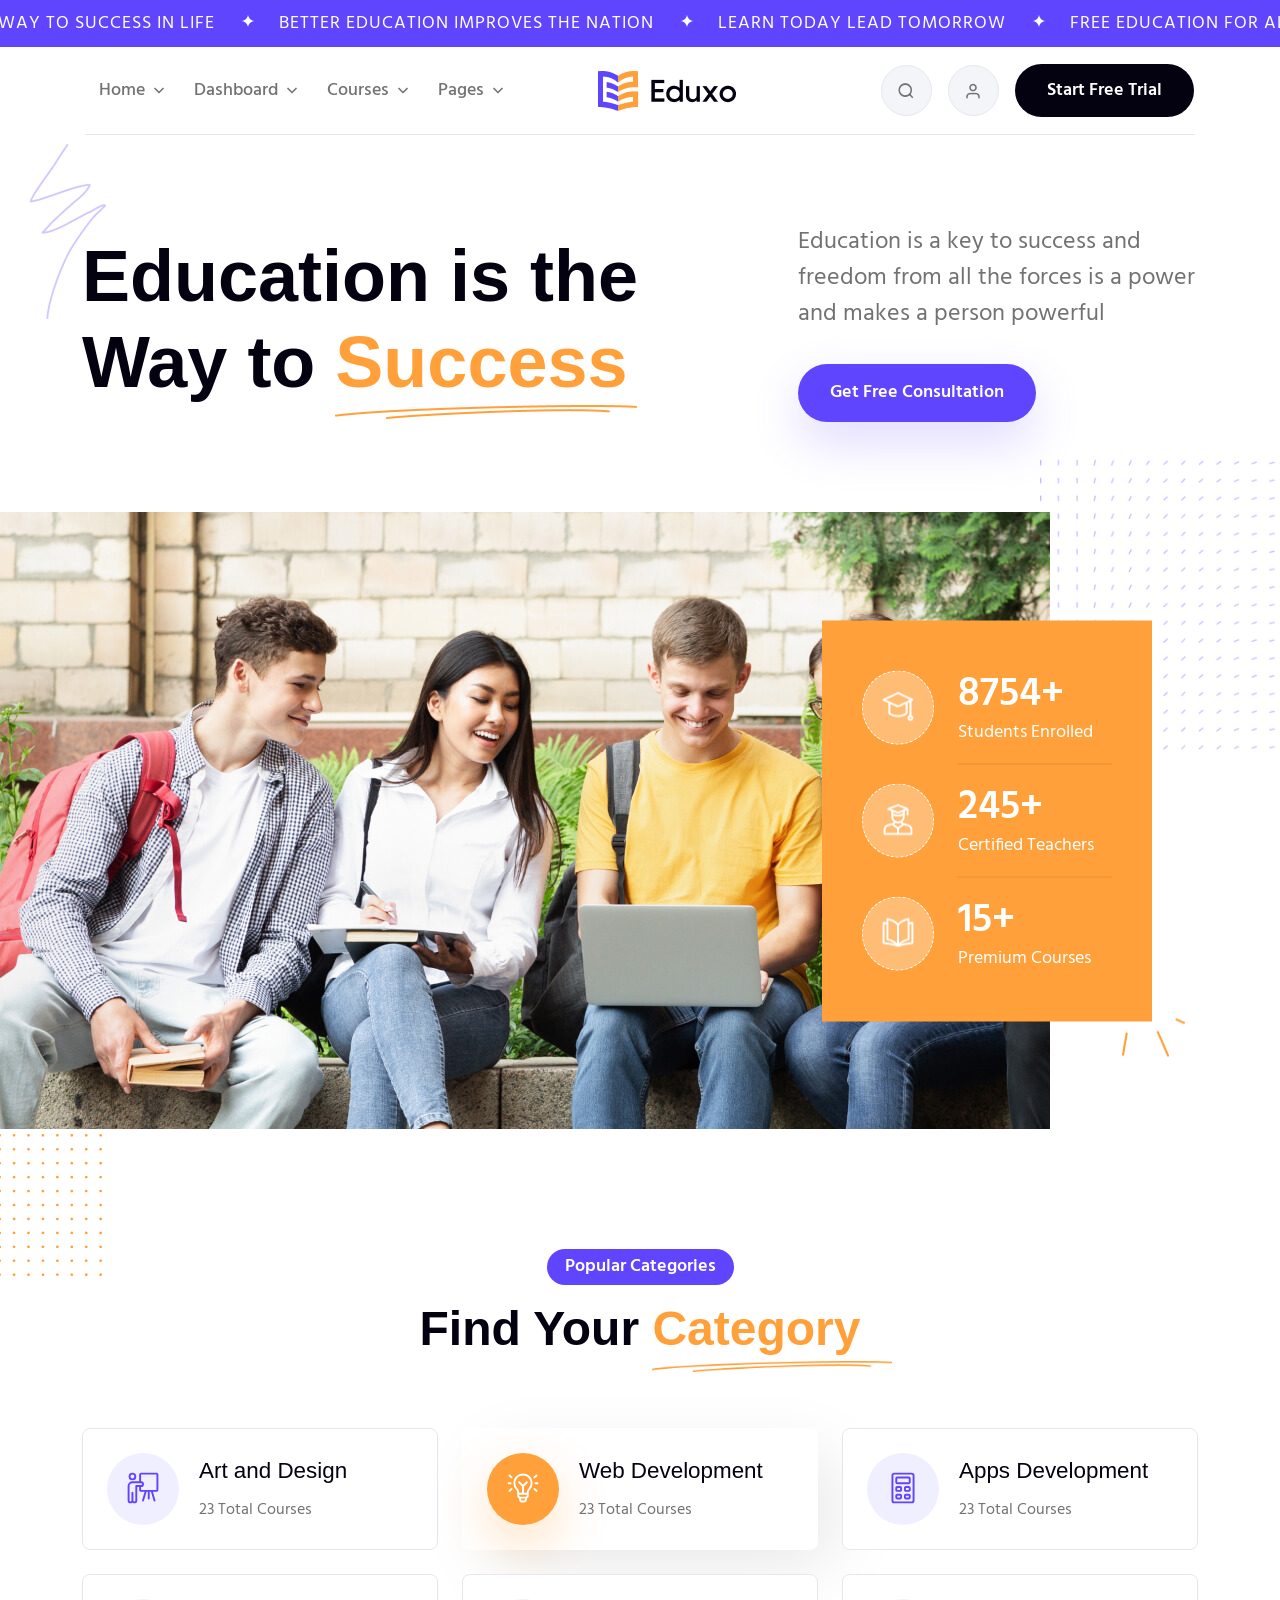
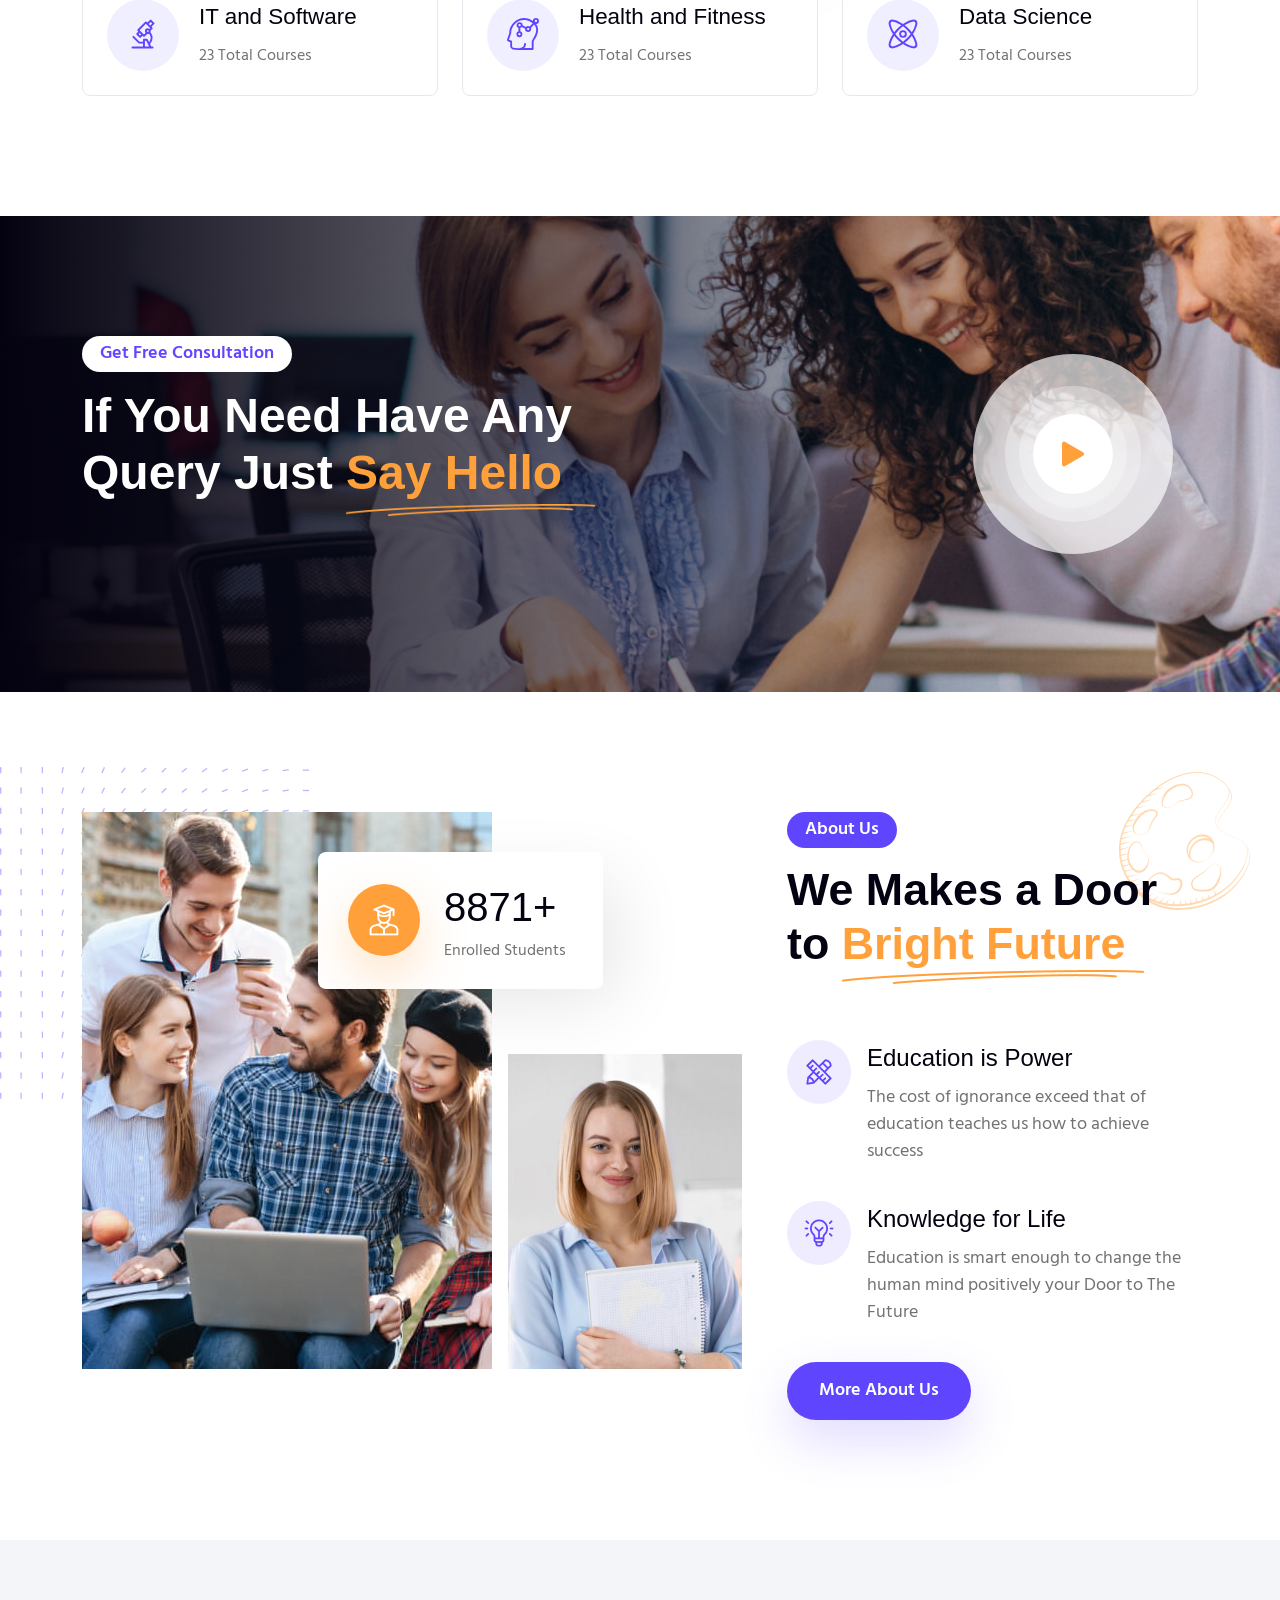
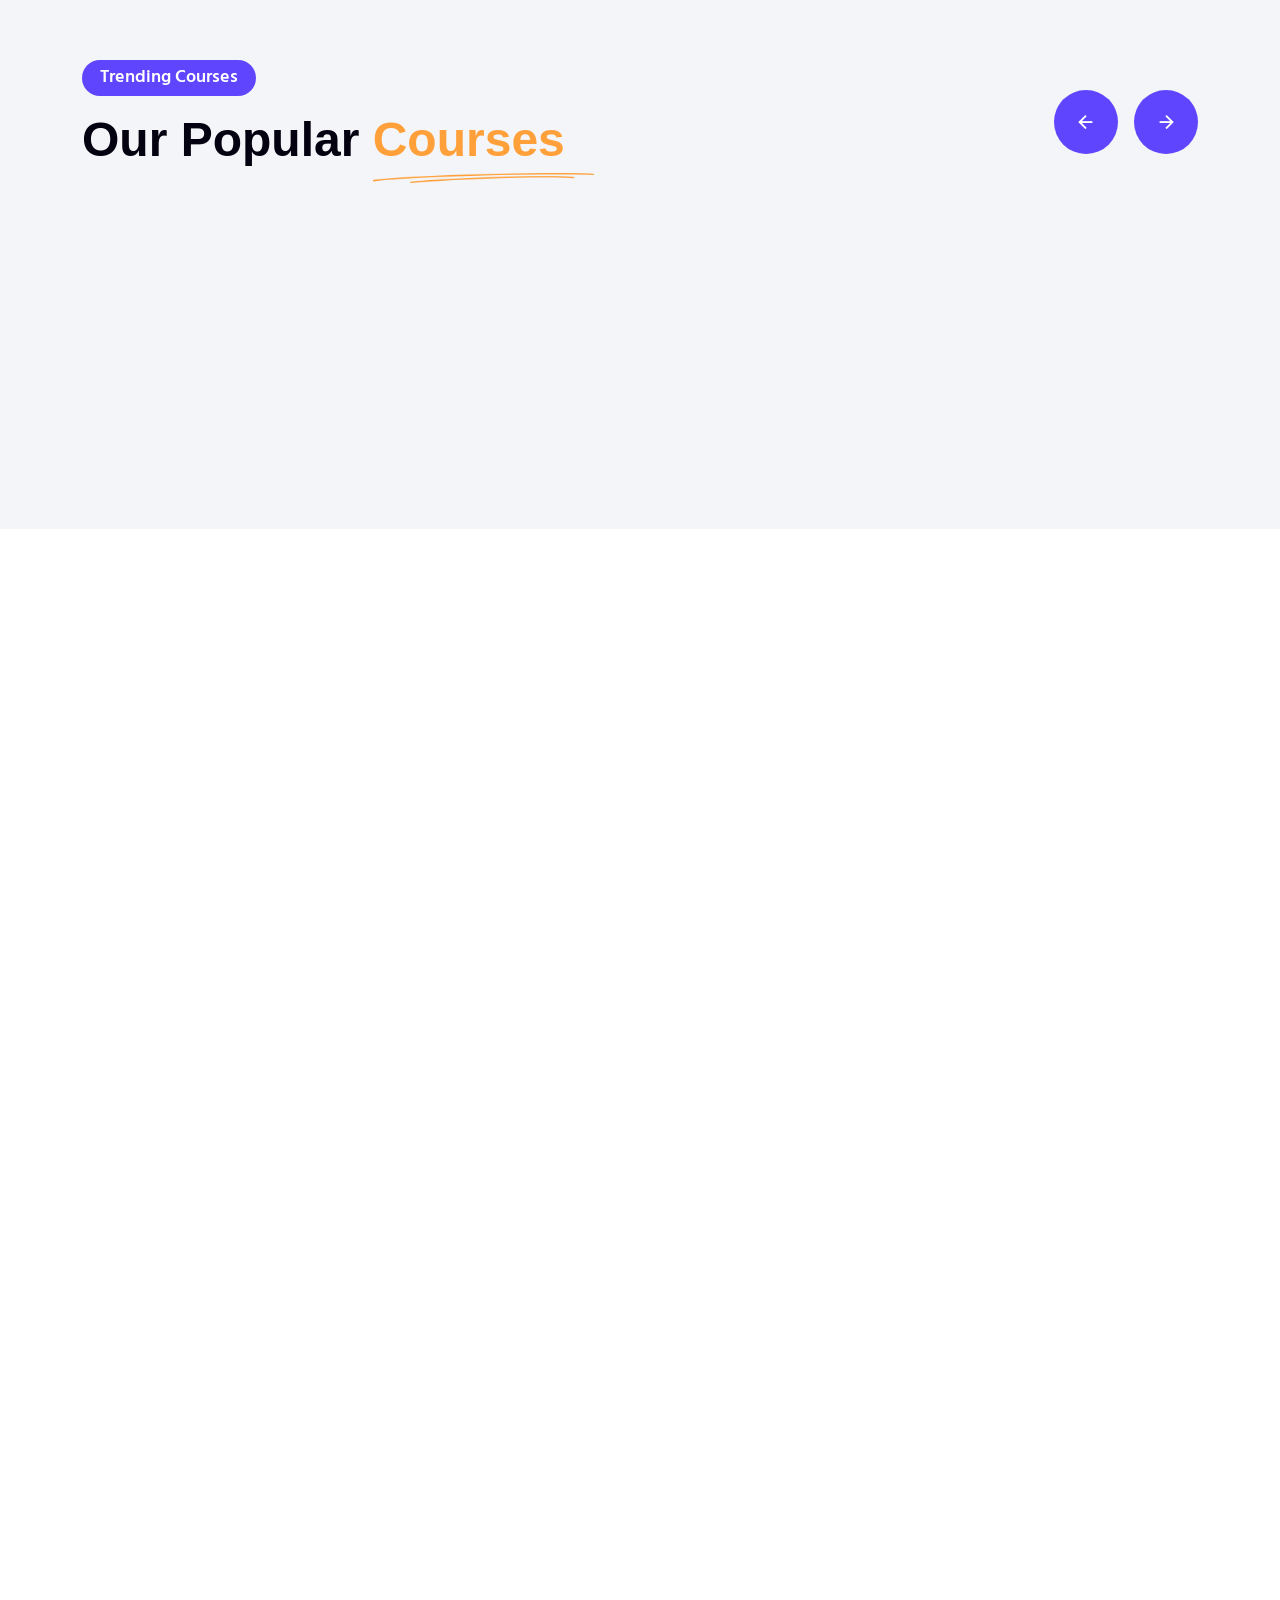
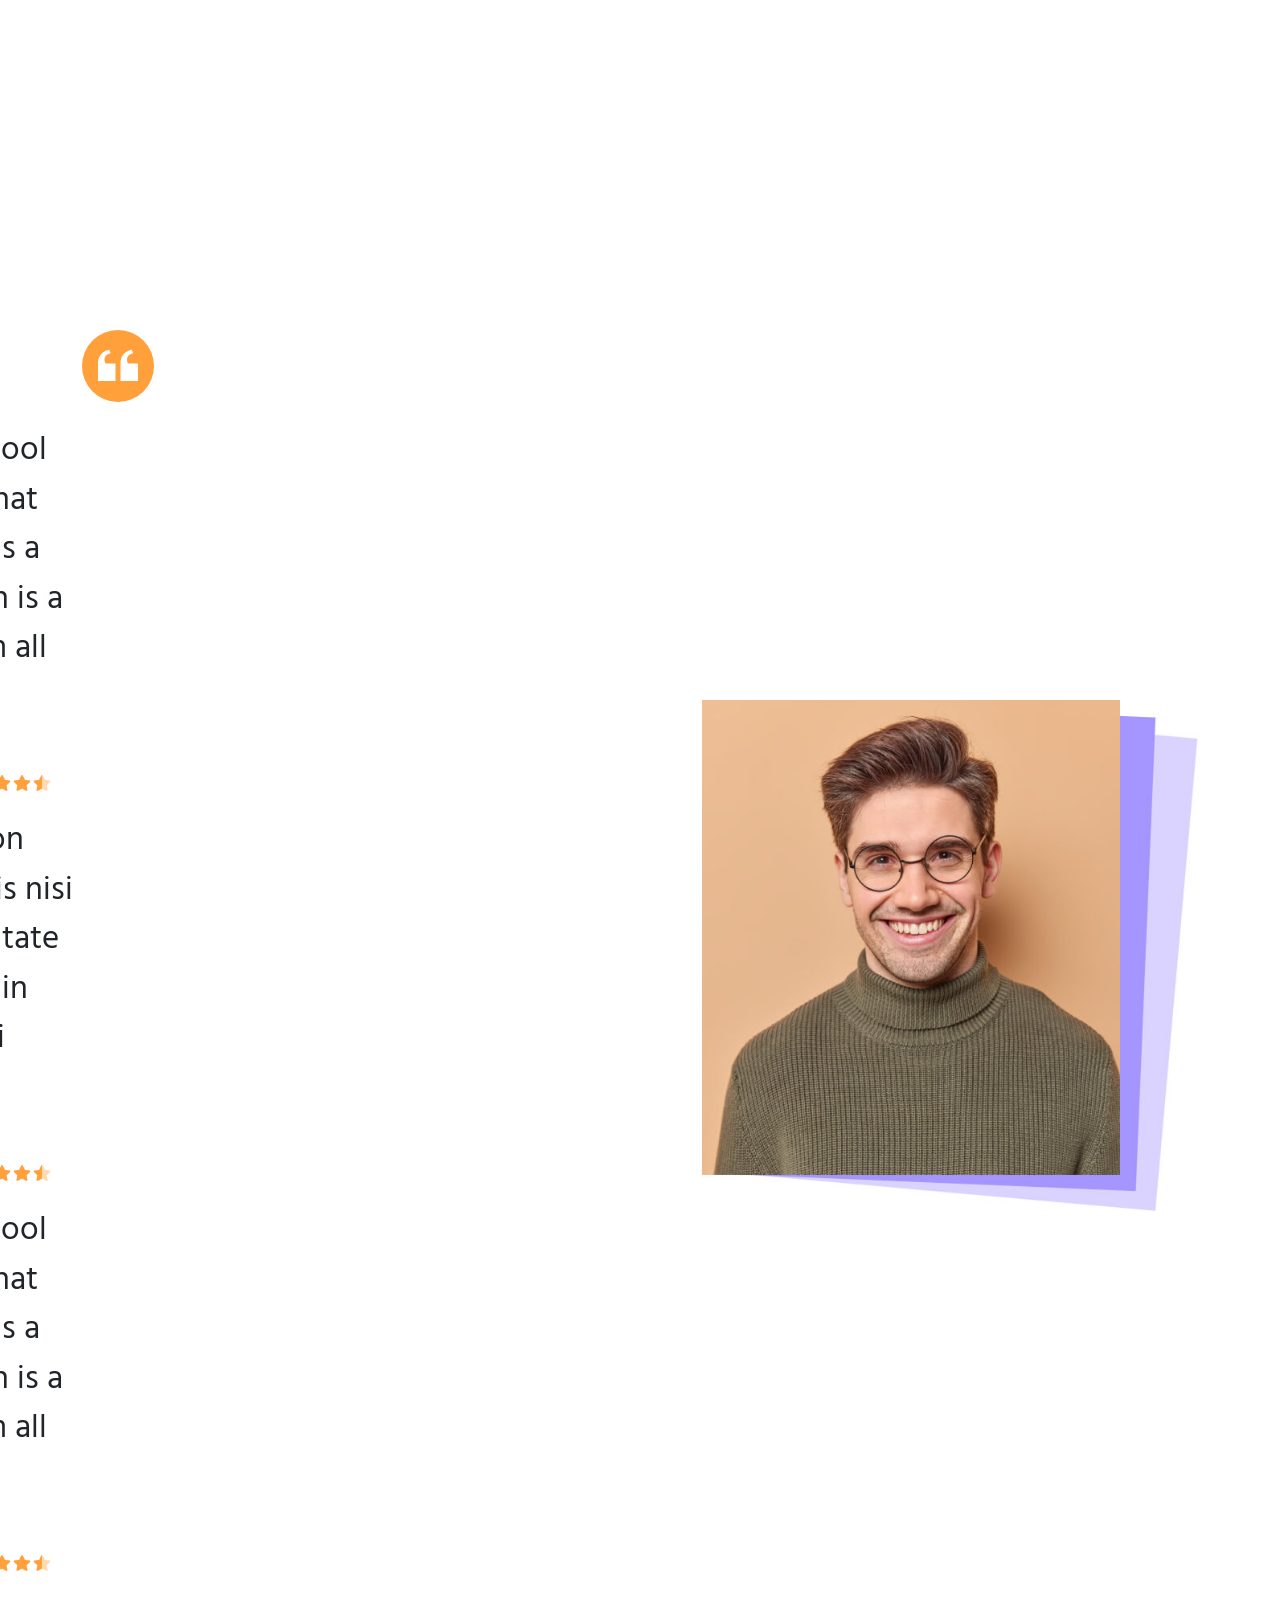
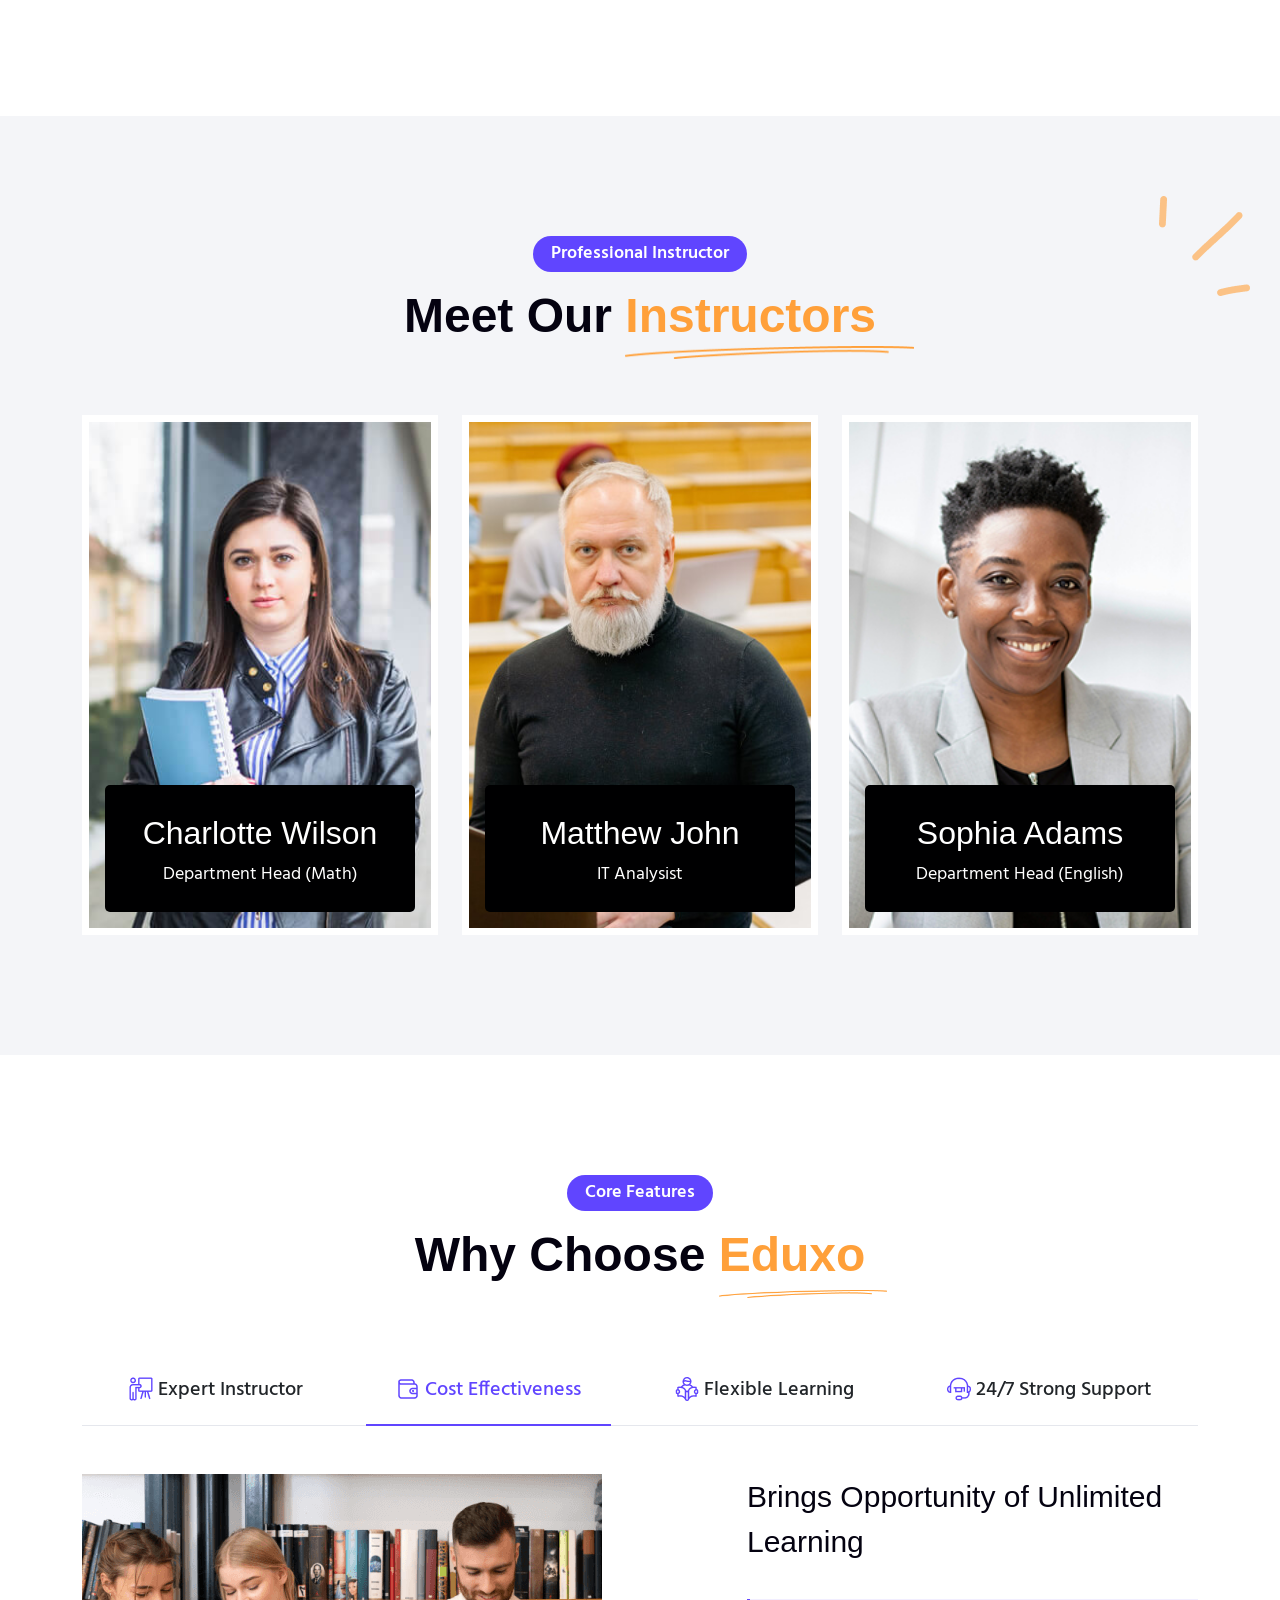
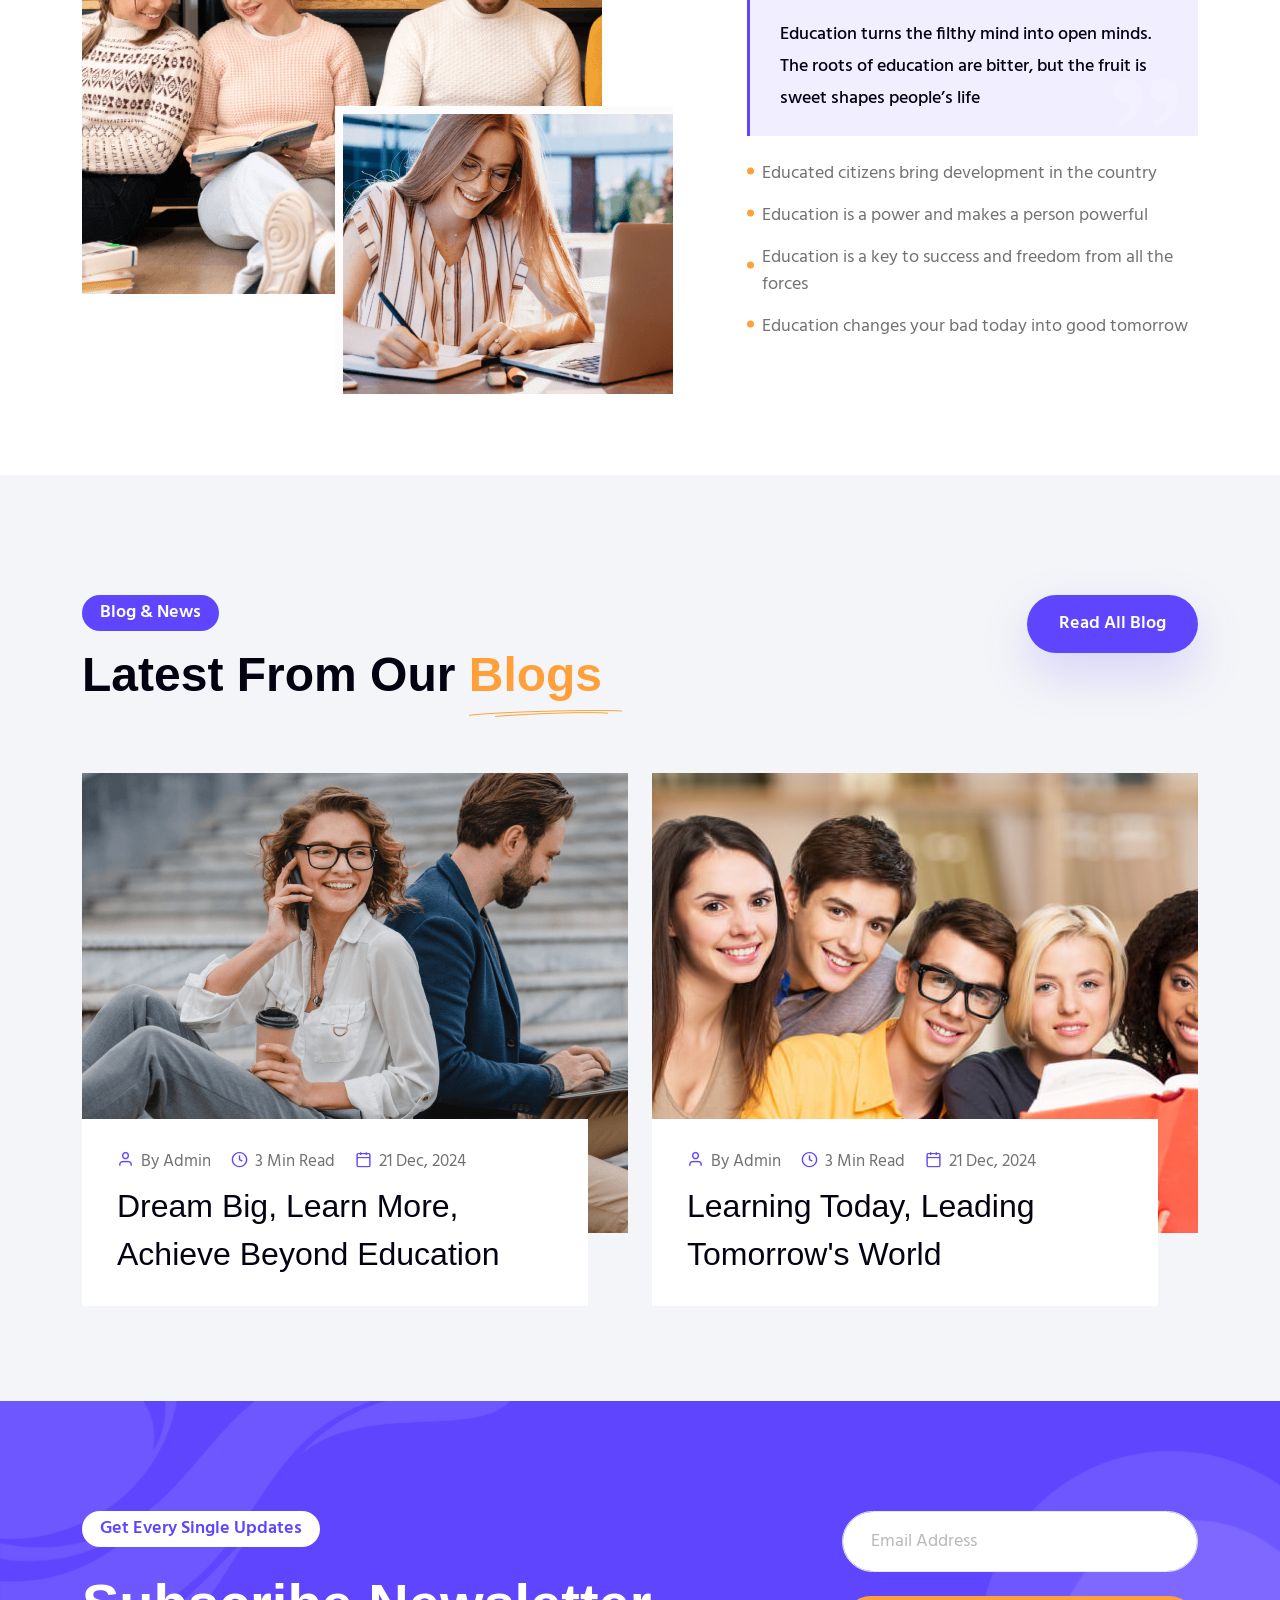
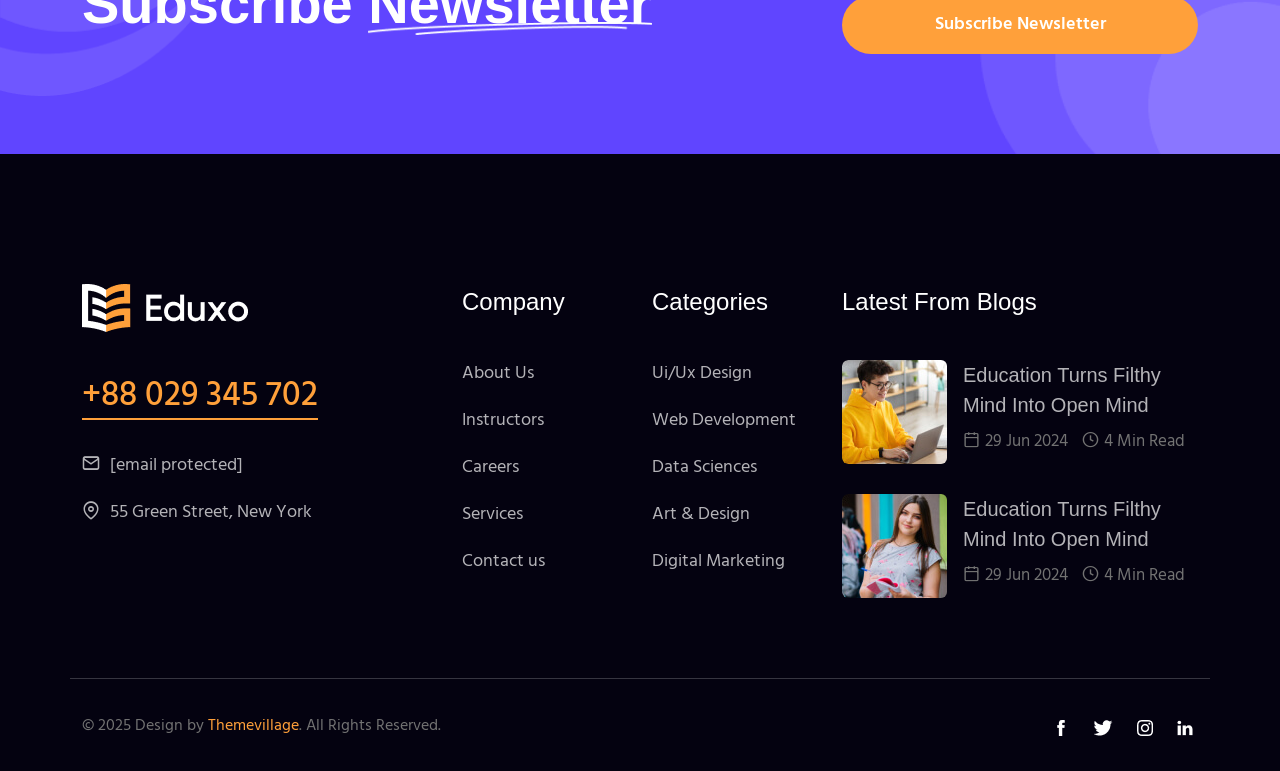
==== commit 97c67b48: "Update index.html" ====
--- a/index.html
+++ b/index.html
@@ -11,7 +11,7 @@
   <meta name="keywords"
     content="bootstrap 5, online course, education, creative, gulp, business, minimal, modern, course, one page, responsive, saas, e-Learning, seo, startup, html5, site template" />
   <meta name="author" content="theme-village" />
-  <title>Eduxo - Online Courses and Education HTML5 Template</title>
+  <title>School of Excellence- Best School in Panipat</title>
   <link rel="apple-touch-icon" href="images/favicon.png" />
   <link rel="shortcut icon" href="images/favicon.ico" />
   <link rel="stylesheet" href="css/feather.css" />
